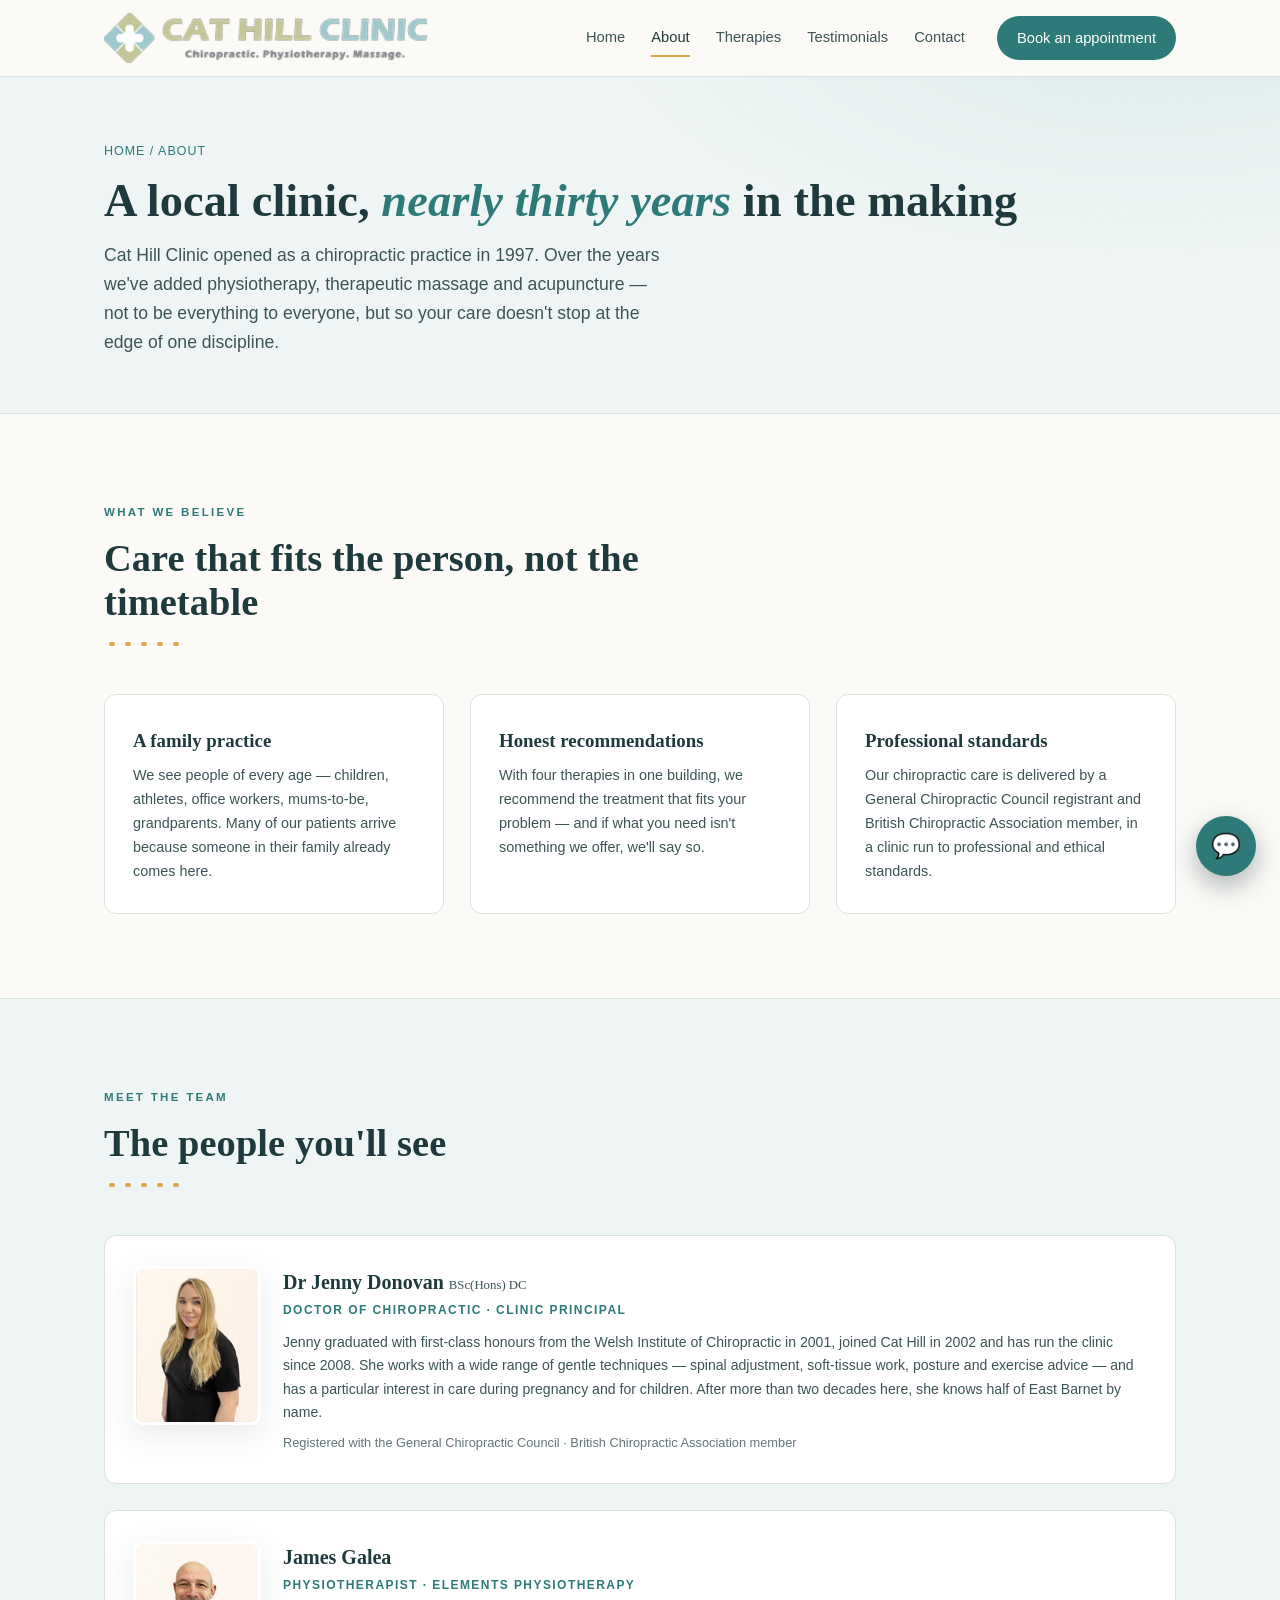
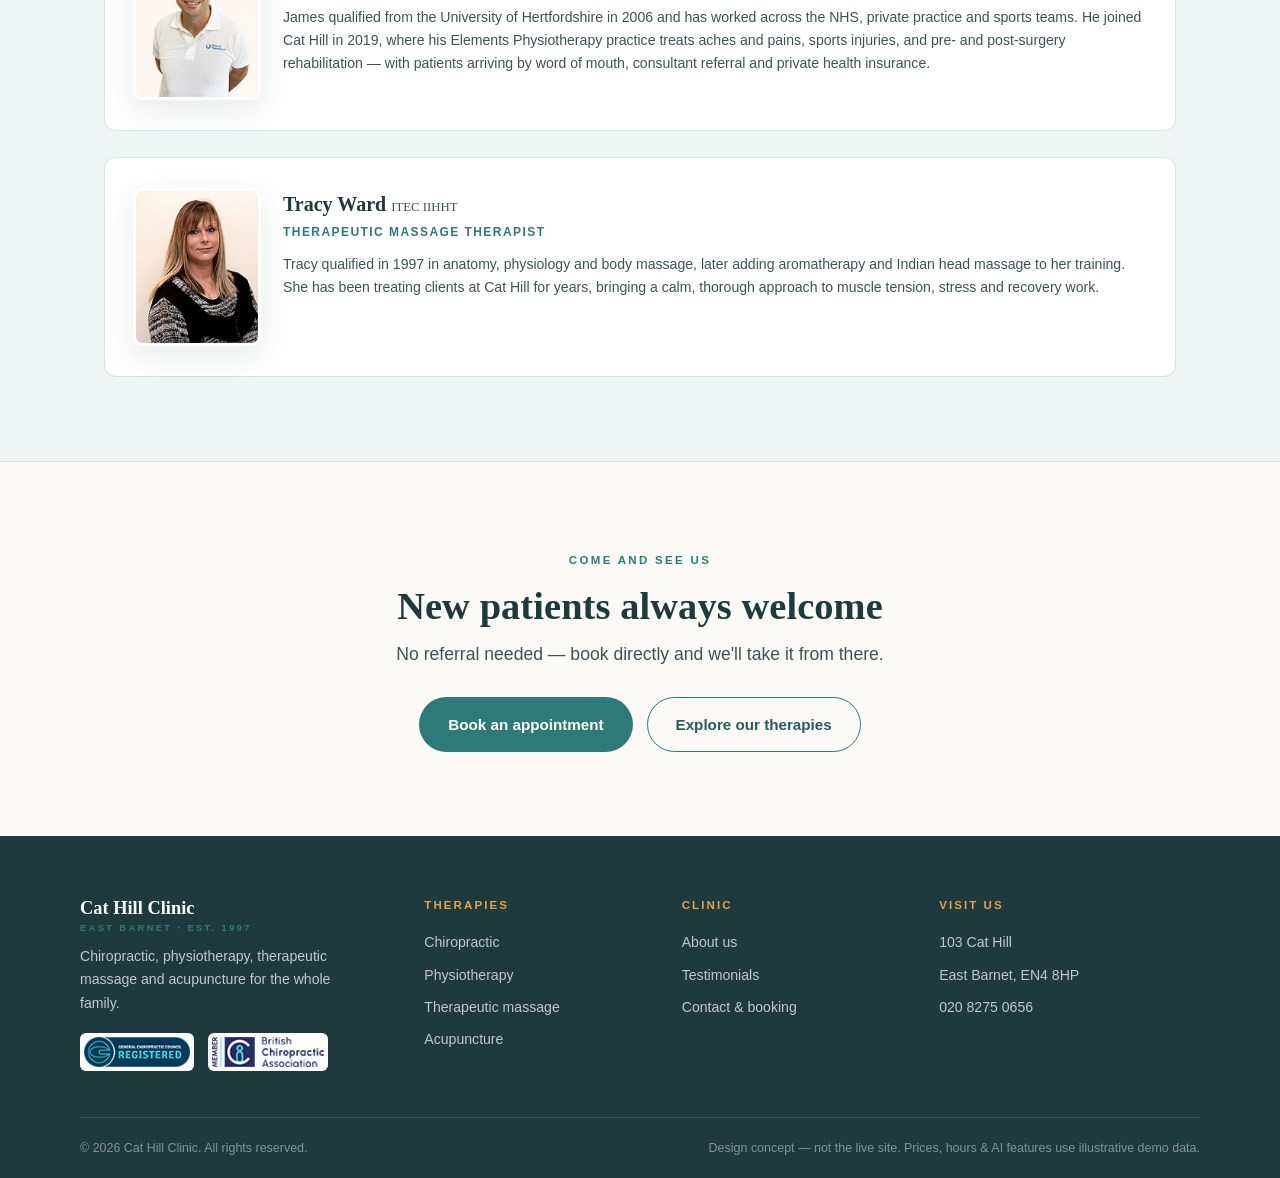
==== about.html @ aa8fb59c "Cat Hill Clinic pitch mockup Co-Authored-By: Claude Fable 5 <noreply@anthropic.com> Claude-Session: " ====
<!DOCTYPE html>
<html lang="en-GB">
<head>
<meta charset="UTF-8">
<meta name="viewport" content="width=device-width, initial-scale=1.0">
<title>About — Cat Hill Clinic</title>
<meta name="description" content="A family clinic in East Barnet since 1997. Meet the Cat Hill Clinic team.">
<link rel="icon" href="assets/logo_new.png">
<link rel="stylesheet" href="css/style.css">
</head>
<body>

<header class="site-header">
  <div class="wrap header-in">
    <a class="brand" href="index.html">
      <img src="assets/logo_new.png" alt="Cat Hill Clinic logo">
    </a>
    <nav class="main-nav" id="nav" aria-label="Main navigation">
      <a href="index.html">Home</a>
      <a href="about.html" class="active">About</a>
      <a href="therapies.html">Therapies</a>
      <a href="testimonials.html">Testimonials</a>
      <a href="contact.html">Contact</a>
      <a href="contact.html" class="nav-cta">Book an appointment</a>
    </nav>
    <button class="nav-toggle" aria-label="Menu" aria-expanded="false">☰</button>
  </div>
</header>

<section class="page-hero">
  <div class="wrap">
    <div class="crumb"><a href="index.html">Home</a> / About</div>
    <h1>A local clinic, <span class="sea-i">nearly thirty years</span> in the making</h1>
    <p class="lede">Cat Hill Clinic opened as a chiropractic practice in 1997. Over the years we've added physiotherapy, therapeutic massage and acupuncture — not to be everything to everyone, but so your care doesn't stop at the edge of one discipline.</p>
  </div>
</section>

<section class="section">
  <div class="wrap">
    <div class="section-head reveal">
      <span class="eyebrow">What we believe</span>
      <h2>Care that fits the person, not the timetable</h2>
      <div class="spine-h"></div>
    </div>
    <div class="grid-3">
      <div class="card reveal">
        <h3>A family practice</h3>
        <p>We see people of every age — children, athletes, office workers, mums-to-be, grandparents. Many of our patients arrive because someone in their family already comes here.</p>
      </div>
      <div class="card reveal">
        <h3>Honest recommendations</h3>
        <p>With four therapies in one building, we recommend the treatment that fits your problem — and if what you need isn't something we offer, we'll say so.</p>
      </div>
      <div class="card reveal">
        <h3>Professional standards</h3>
        <p>Our chiropractic care is delivered by a General Chiropractic Council registrant and British Chiropractic Association member, in a clinic run to professional and ethical standards.</p>
      </div>
    </div>
  </div>
</section>

<section class="section tint">
  <div class="wrap">
    <div class="section-head reveal">
      <span class="eyebrow">Meet the team</span>
      <h2>The people you'll see</h2>
      <div class="spine-h"></div>
    </div>
    <div style="display: grid; gap: 26px;">
      <div class="team-card reveal">
        <img src="assets/jennifer2.jpg" alt="Dr Jenny Donovan, Doctor of Chiropractic">
        <div>
          <h3>Dr Jenny Donovan <span style="font-size:0.8rem; color: var(--body); font-weight: 400;">BSc(Hons) DC</span></h3>
          <div class="t-role">Doctor of Chiropractic · Clinic Principal</div>
          <p>Jenny graduated with first-class honours from the Welsh Institute of Chiropractic in 2001, joined Cat Hill in 2002 and has run the clinic since 2008. She works with a wide range of gentle techniques — spinal adjustment, soft-tissue work, posture and exercise advice — and has a particular interest in care during pregnancy and for children. After more than two decades here, she knows half of East Barnet by name.</p>
          <p style="margin-top: 8px; font-size: 0.8rem; opacity: 0.8;">Registered with the General Chiropractic Council · British Chiropractic Association member</p>
        </div>
      </div>
      <div class="team-card reveal">
        <img src="assets/jamesgalea.jpg" alt="James Galea, Physiotherapist">
        <div>
          <h3>James Galea</h3>
          <div class="t-role">Physiotherapist · Elements Physiotherapy</div>
          <p>James qualified from the University of Hertfordshire in 2006 and has worked across the NHS, private practice and sports teams. He joined Cat Hill in 2019, where his Elements Physiotherapy practice treats aches and pains, sports injuries, and pre- and post-surgery rehabilitation — with patients arriving by word of mouth, consultant referral and private health insurance.</p>
        </div>
      </div>
      <div class="team-card reveal">
        <img src="assets/tracy.jpg" alt="Tracy Ward, Massage Therapist">
        <div>
          <h3>Tracy Ward <span style="font-size:0.8rem; color: var(--body); font-weight: 400;">ITEC IIHHT</span></h3>
          <div class="t-role">Therapeutic Massage Therapist</div>
          <p>Tracy qualified in 1997 in anatomy, physiology and body massage, later adding aromatherapy and Indian head massage to her training. She has been treating clients at Cat Hill for years, bringing a calm, thorough approach to muscle tension, stress and recovery work.</p>
        </div>
      </div>
    </div>
  </div>
</section>

<section class="section">
  <div class="wrap cta-final reveal">
    <span class="eyebrow">Come and see us</span>
    <h2>New patients always welcome</h2>
    <p class="lede">No referral needed — book directly and we'll take it from there.</p>
    <div class="cta-buttons">
      <a href="contact.html" class="btn btn-sea">Book an appointment</a>
      <a href="therapies.html" class="btn btn-outline">Explore our therapies</a>
    </div>
  </div>
</section>

<footer class="site-footer">
  <div class="wrap footer-in">
    <div class="footer-brand">
      <span class="brand-name" style="color:#fff;">Cat Hill Clinic<small>East Barnet · Est. 1997</small></span>
      <p>Chiropractic, physiotherapy, therapeutic massage and acupuncture for the whole family.</p>
      <div class="footer-accred">
        <img src="assets/GCC_logo.png" alt="General Chiropractic Council">
        <img src="assets/BCA_logo.png" alt="British Chiropractic Association">
      </div>
    </div>
    <div>
      <h4>Therapies</h4>
      <ul>
        <li><a href="chiropractic.html">Chiropractic</a></li>
        <li><a href="physiotherapy.html">Physiotherapy</a></li>
        <li><a href="massage.html">Therapeutic massage</a></li>
        <li><a href="acupuncture.html">Acupuncture</a></li>
      </ul>
    </div>
    <div>
      <h4>Clinic</h4>
      <ul>
        <li><a href="about.html">About us</a></li>
        <li><a href="testimonials.html">Testimonials</a></li>
        <li><a href="contact.html">Contact &amp; booking</a></li>
      </ul>
    </div>
    <div>
      <h4>Visit us</h4>
      <ul>
        <li>103 Cat Hill</li>
        <li>East Barnet, EN4 8HP</li>
        <li><a href="tel:02082750656">020 8275 0656</a></li>
      </ul>
    </div>
  </div>
  <div class="wrap footer-legal">
    <span>© 2026 Cat Hill Clinic. All rights reserved.</span>
    <span>Design concept — not the live site. Prices, hours &amp; AI features use illustrative demo data.</span>
  </div>
</footer>

<script src="js/main.js"></script>
<script src="js/chat.js"></script>
</body>
</html>
---- css/style.css ----
/* Cat Hill Clinic — full-site pitch mockup
   Carries the approved single-page mockup's identity: sea teal on warm paper,
   Charter serif, honey accent, spine motif. No webfonts — demos offline. */

:root {
  --ink: #1F3A3D;
  --sea: #2E7A78;
  --sea-deep: #225E5C;
  --mist: #DCEBEA;
  --mist-soft: #EEF5F4;
  --paper: #FBFAF7;
  --honey: #DDA648;
  --line: #D8E2E1;
  --body: #3D5457;
  --shadow: 0 10px 30px rgba(31, 58, 61, 0.10);
  --shadow-lg: 0 22px 54px rgba(31, 58, 61, 0.16);
  --serif: Charter, "Bitstream Charter", "Iowan Old Style", Georgia, serif;
  --sans: -apple-system, BlinkMacSystemFont, "Segoe UI", Roboto, sans-serif;
}

* { margin: 0; padding: 0; box-sizing: border-box; }

html { scroll-behavior: smooth; }

body {
  font-family: var(--sans);
  color: var(--body);
  background: var(--paper);
  line-height: 1.65;
  font-size: 16px;
  -webkit-font-smoothing: antialiased;
}

img { max-width: 100%; display: block; }

a { color: inherit; }

:focus-visible { outline: 2px solid var(--sea); outline-offset: 3px; }

.wrap { max-width: 1120px; margin: 0 auto; padding: 0 24px; }

/* ---------- Typography ---------- */

h1, h2, h3.display {
  font-family: var(--serif);
  font-weight: 600;
  color: var(--ink);
  line-height: 1.15;
  letter-spacing: 0.1px;
}

h1 { font-size: clamp(2.2rem, 4.8vw, 3.5rem); }
h2 { font-size: clamp(1.7rem, 3.2vw, 2.4rem); }

.eyebrow {
  display: inline-block;
  font-size: 0.72rem;
  font-weight: 700;
  letter-spacing: 0.2em;
  text-transform: uppercase;
  color: var(--sea);
  margin-bottom: 14px;
}

.lede { font-size: 1.1rem; max-width: 58ch; }

.sea-i { font-style: italic; color: var(--sea); }

/* ---------- Spine motif ---------- */

.spine {
  width: 4px;
  background-image: radial-gradient(circle, var(--honey) 2.4px, transparent 3px);
  background-size: 4px 16px;
  background-repeat: repeat-y;
}

.spine-h {
  height: 4px;
  width: 84px;
  background-image: radial-gradient(circle, var(--honey) 2.4px, transparent 3px);
  background-size: 16px 4px;
  background-repeat: repeat-x;
  margin: 18px 0 0;
}

/* ---------- Buttons ---------- */

.btn {
  display: inline-block;
  font-family: var(--sans);
  font-weight: 600;
  font-size: 0.95rem;
  padding: 14px 28px;
  border-radius: 999px;
  border: 1px solid transparent;
  text-decoration: none;
  cursor: pointer;
  transition: transform 0.18s ease, box-shadow 0.18s ease;
}

.btn:hover { transform: translateY(-1px); }

.btn-sea { background: var(--sea); color: #fff; }
.btn-sea:hover { box-shadow: 0 8px 22px rgba(46, 122, 120, 0.4); background: var(--sea-deep); }

.btn-outline { background: transparent; color: var(--sea-deep); border-color: var(--sea); }
.btn-outline:hover { background: var(--mist-soft); }

.btn-honey { background: var(--honey); color: #3d2f10; }
.btn-honey:hover { box-shadow: 0 8px 22px rgba(221, 166, 72, 0.45); }

/* ---------- Header ---------- */

.site-header {
  position: sticky;
  top: 0;
  z-index: 90;
  background: rgba(251, 250, 247, 0.96);
  backdrop-filter: blur(10px);
  border-bottom: 1px solid var(--line);
}

.header-in {
  display: flex;
  align-items: center;
  justify-content: space-between;
  gap: 20px;
  height: 76px;
}

.brand { display: flex; align-items: center; gap: 12px; text-decoration: none; }

.brand img { height: 50px; width: auto; }

.brand-name {
  font-family: var(--serif);
  font-weight: 700;
  font-size: 1.15rem;
  color: var(--ink);
  line-height: 1.1;
}

.brand-name small {
  display: block;
  font-family: var(--sans);
  font-weight: 600;
  font-size: 0.58rem;
  letter-spacing: 0.26em;
  text-transform: uppercase;
  color: var(--sea);
}

.main-nav { display: flex; align-items: center; gap: 26px; }

.main-nav a {
  text-decoration: none;
  font-size: 0.92rem;
  font-weight: 500;
  color: var(--body);
  padding: 6px 0;
  border-bottom: 2px solid transparent;
  transition: color 0.15s ease, border-color 0.15s ease;
}

.main-nav a:hover { color: var(--sea-deep); }

.main-nav a.active { color: var(--ink); border-bottom-color: var(--honey); }

.main-nav a.nav-cta {
  margin-left: 6px;
  padding: 10px 20px;
  border-bottom: none;
  border-radius: 999px;
  background: var(--sea);
  color: #fff;
}

.main-nav a.nav-cta:hover { background: var(--sea-deep); color: #fff; }

.nav-toggle {
  display: none;
  background: none;
  border: 1px solid var(--line);
  border-radius: 6px;
  padding: 8px 10px;
  font-size: 1.1rem;
  cursor: pointer;
  color: var(--ink);
}

/* ---------- Hero ---------- */

.hero {
  position: relative;
  background:
    radial-gradient(1100px 480px at 85% -10%, var(--mist) 0%, transparent 60%),
    linear-gradient(180deg, var(--mist-soft) 0%, var(--paper) 85%);
  overflow: hidden;
}

.hero-in {
  position: relative;
  display: grid;
  grid-template-columns: 1.1fr 0.9fr;
  gap: 56px;
  align-items: center;
  padding: 80px 0 88px;
}

.hero-in.hero-solo { grid-template-columns: 1fr; max-width: 720px; }

.hero .lede { margin: 22px 0 30px; }

.hero-points { list-style: none; display: flex; flex-wrap: wrap; gap: 10px 26px; margin-top: 24px; }

.hero-points li { font-size: 0.88rem; display: flex; align-items: center; gap: 8px; }

.hero-points .tick { color: var(--sea); font-weight: 700; }

/* accreditation strip */
.accred {
  display: flex;
  align-items: center;
  gap: 18px;
  margin-top: 34px;
  padding-top: 22px;
  border-top: 1px solid var(--line);
}

.accred img { height: 40px; width: auto; }

.accred span { font-size: 0.78rem; color: var(--body); max-width: 30ch; }

/* ---------- Page hero (inner pages) ---------- */

.page-hero {
  background:
    radial-gradient(900px 400px at 90% -20%, var(--mist) 0%, transparent 60%),
    var(--mist-soft);
  border-bottom: 1px solid var(--line);
  padding: 64px 0 56px;
}

.page-hero h1 { font-size: clamp(2rem, 4vw, 2.9rem); }
.page-hero .lede { margin-top: 14px; }
.page-hero .crumb {
  font-size: 0.78rem;
  letter-spacing: 0.08em;
  text-transform: uppercase;
  color: var(--sea);
  margin-bottom: 12px;
}
.page-hero .crumb a { color: var(--sea); text-decoration: none; }
.page-hero .crumb a:hover { text-decoration: underline; }

/* ---------- Quiz card (signature) ---------- */

.quiz-card {
  background: #fff;
  border: 1px solid var(--line);
  border-radius: 14px;
  box-shadow: var(--shadow-lg);
  overflow: hidden;
}

.quiz-top {
  background: var(--sea-deep);
  color: #fff;
  padding: 18px 26px;
  display: flex;
  align-items: center;
  justify-content: space-between;
  gap: 12px;
}

.quiz-top h3 { font-family: var(--sans); font-size: 0.98rem; font-weight: 600; }

.quiz-badge {
  font-size: 0.62rem;
  font-weight: 700;
  letter-spacing: 0.16em;
  text-transform: uppercase;
  background: var(--honey);
  color: #3d2f10;
  padding: 4px 10px;
  border-radius: 999px;
  white-space: nowrap;
}

.quiz-body { padding: 24px 26px 26px; }

.quiz-progress { display: flex; gap: 6px; margin-bottom: 18px; }

.quiz-progress span {
  height: 4px; flex: 1; border-radius: 2px;
  background: var(--line);
}

.quiz-progress span.done { background: var(--sea); }

.quiz-q { font-family: var(--serif); font-size: 1.2rem; color: var(--ink); margin-bottom: 16px; }

.quiz-opts { display: grid; gap: 10px; }

.quiz-opt {
  text-align: left;
  font-family: var(--sans);
  font-size: 0.92rem;
  color: var(--body);
  background: var(--paper);
  border: 1px solid var(--line);
  border-radius: 10px;
  padding: 13px 16px;
  cursor: pointer;
  transition: border-color 0.15s ease, background 0.15s ease;
}

.quiz-opt:hover { border-color: var(--sea); background: var(--mist-soft); }

.quiz-back {
  background: none; border: none;
  font-family: var(--sans);
  font-size: 0.82rem;
  color: var(--body);
  cursor: pointer;
  text-decoration: underline;
  margin-top: 14px;
}

.quiz-note { margin-top: 14px; font-size: 0.72rem; color: var(--body); opacity: 0.75; }

/* quiz result */
.quiz-result { display: flex; gap: 18px; align-items: flex-start; }

.quiz-result img {
  width: 116px;
  border-radius: 10px;
  border: 3px solid #fff;
  box-shadow: var(--shadow);
  flex-shrink: 0;
}

.quiz-result .r-label {
  font-size: 0.7rem; font-weight: 700;
  letter-spacing: 0.16em; text-transform: uppercase;
  color: var(--sea);
}

.quiz-result h4 { font-family: var(--serif); font-size: 1.45rem; color: var(--ink); margin: 4px 0 8px; }

.quiz-result p { font-size: 0.88rem; margin-bottom: 10px; }

.quiz-result .r-price { font-size: 0.85rem; font-weight: 600; color: var(--sea-deep); margin-bottom: 14px; }

.quiz-actions { display: flex; gap: 10px; flex-wrap: wrap; align-items: center; }

/* ---------- Sections ---------- */

.section { padding: 84px 0; }

.section.tint { background: var(--mist-soft); border-top: 1px solid var(--line); border-bottom: 1px solid var(--line); }

.section.deep { background: linear-gradient(160deg, var(--sea-deep) 0%, #1c4a48 100%); }

.section.deep h2, .section.deep .quote-card blockquote { color: #fff; }
.section.deep .eyebrow { color: var(--honey); }
.section.deep .lede { color: rgba(255, 255, 255, 0.8); }

.section-head { max-width: 620px; margin-bottom: 48px; }

.section-head.center { margin-left: auto; margin-right: auto; text-align: center; }

.section-head.center .spine-h { margin-left: auto; margin-right: auto; }

.section-head h2 { margin-bottom: 12px; }

/* ---------- Cards ---------- */

.grid-2 { display: grid; grid-template-columns: 1fr 1fr; gap: 26px; }
.grid-3 { display: grid; grid-template-columns: repeat(3, 1fr); gap: 26px; }
.grid-4 { display: grid; grid-template-columns: repeat(4, 1fr); gap: 22px; }

.card {
  background: #fff;
  border: 1px solid var(--line);
  border-radius: 12px;
  padding: 30px 28px;
  transition: transform 0.2s ease, box-shadow 0.2s ease;
}

a.card { text-decoration: none; display: block; }

.card:hover { transform: translateY(-4px); box-shadow: var(--shadow); }

.card h3 { font-family: var(--serif); font-size: 1.18rem; color: var(--ink); margin-bottom: 8px; }

.card p { font-size: 0.9rem; }

.card .more { display: inline-block; margin-top: 14px; font-size: 0.85rem; font-weight: 600; color: var(--sea-deep); }

/* therapy card with small real photo */
.therapy-card { display: flex; flex-direction: column; }

.therapy-card .t-photo {
  width: 92px; height: 115px;
  object-fit: cover;
  border-radius: 8px;
  border: 3px solid #fff;
  box-shadow: var(--shadow);
  margin-bottom: 18px;
}

/* ---------- Team ---------- */

.team-card {
  background: #fff;
  border: 1px solid var(--line);
  border-radius: 12px;
  padding: 30px 28px;
  display: flex;
  gap: 22px;
  align-items: flex-start;
}

.team-card img {
  width: 128px;
  border-radius: 10px;
  border: 3px solid #fff;
  box-shadow: var(--shadow);
  flex-shrink: 0;
}

.team-card h3 { font-family: var(--serif); font-size: 1.25rem; color: var(--ink); }

.team-card .t-role {
  font-size: 0.75rem; font-weight: 700;
  letter-spacing: 0.12em; text-transform: uppercase;
  color: var(--sea);
  margin: 2px 0 10px;
}

.team-card p { font-size: 0.88rem; }

/* small centered team teaser */
.team-mini { text-align: center; }
.team-mini img {
  width: 108px;
  border-radius: 50%;
  aspect-ratio: 1;
  object-fit: cover;
  object-position: top;
  border: 4px solid #fff;
  box-shadow: var(--shadow);
  margin: 0 auto 14px;
}
.team-mini h3 { font-family: var(--serif); font-size: 1.05rem; color: var(--ink); }
.team-mini span { font-size: 0.78rem; color: var(--sea); font-weight: 600; }

/* ---------- Testimonials ---------- */

.quote-card {
  background: #fff;
  border: 1px solid var(--line);
  border-radius: 12px;
  padding: 32px 30px;
}

.section.deep .quote-card { background: rgba(255, 255, 255, 0.06); border-color: rgba(255, 255, 255, 0.16); }

.quote-card .stars { color: var(--honey); letter-spacing: 3px; margin-bottom: 12px; }

.quote-card blockquote {
  font-family: var(--serif);
  font-style: italic;
  font-size: 1.02rem;
  line-height: 1.55;
  color: var(--ink);
  margin-bottom: 16px;
}

.quote-card cite { font-style: normal; font-size: 0.85rem; }
.quote-card cite b { display: block; color: var(--ink); }
.section.deep .quote-card cite { color: rgba(255, 255, 255, 0.7); }
.section.deep .quote-card cite b { color: #fff; }

/* ---------- Info rows / visit panel ---------- */

.visit-panel {
  background: #fff;
  border: 1px solid var(--line);
  border-radius: 14px;
  box-shadow: var(--shadow);
  display: grid;
  grid-template-columns: 1fr 1fr 1fr;
}

.visit-panel > div { padding: 30px 28px; }

.visit-panel > div + div { border-left: 1px solid var(--line); }

.visit-panel h3 { font-family: var(--serif); font-size: 1.1rem; color: var(--ink); margin-bottom: 10px; }

.visit-panel p, .visit-panel li { font-size: 0.88rem; }

.visit-panel ul { list-style: none; }

.visit-panel li { display: flex; justify-content: space-between; gap: 10px; padding: 3px 0; }

/* ---------- Price table ---------- */

.price-list { max-width: 640px; margin: 0 auto; }

.price-list li {
  list-style: none;
  display: flex;
  justify-content: space-between;
  align-items: baseline;
  gap: 18px;
  padding: 14px 4px;
  border-bottom: 1px solid var(--line);
  font-size: 0.95rem;
}

.price-list li b { color: var(--ink); font-weight: 600; }

.price-list .p-amount { font-family: var(--serif); font-size: 1.15rem; color: var(--sea-deep); white-space: nowrap; }

.price-note { font-size: 0.75rem; text-align: center; margin-top: 14px; opacity: 0.75; }

/* ---------- Therapy detail layout ---------- */

.detail-grid {
  display: grid;
  grid-template-columns: 1fr 320px;
  gap: 48px;
  align-items: start;
}

.detail-grid .aside {
  background: #fff;
  border: 1px solid var(--line);
  border-radius: 12px;
  padding: 28px 26px;
  position: sticky;
  top: 100px;
}

.aside img.t-photo {
  width: 100%;
  max-width: 180px;
  border-radius: 10px;
  border: 3px solid #fff;
  box-shadow: var(--shadow);
  margin-bottom: 18px;
}

.aside h3 { font-family: var(--serif); font-size: 1.1rem; color: var(--ink); margin-bottom: 10px; }

.aside ul { list-style: none; margin-bottom: 18px; }

.aside li { font-size: 0.88rem; padding: 4px 0; display: flex; justify-content: space-between; gap: 10px; }

.aside .btn { width: 100%; text-align: center; }

.check-list { list-style: none; margin: 18px 0; }

.check-list li { padding: 7px 0 7px 30px; position: relative; font-size: 0.95rem; }

.check-list li::before {
  content: "✓";
  position: absolute; left: 0;
  color: var(--sea);
  font-weight: 700;
}

.prose h2 { margin: 34px 0 12px; font-size: 1.5rem; }
.prose h2:first-child { margin-top: 0; }
.prose p { margin-bottom: 14px; }

/* ---------- FAQ ---------- */

.faq { max-width: 760px; margin: 0 auto; }

.faq details {
  background: #fff;
  border: 1px solid var(--line);
  border-radius: 10px;
  margin-bottom: 12px;
  overflow: hidden;
}

.faq summary {
  padding: 17px 22px;
  font-weight: 600;
  font-size: 0.96rem;
  color: var(--ink);
  cursor: pointer;
  list-style: none;
  display: flex;
  justify-content: space-between;
  align-items: center;
  gap: 14px;
}

.faq summary::-webkit-details-marker { display: none; }

.faq summary::after { content: "+"; font-family: var(--serif); font-size: 1.3rem; color: var(--sea); flex-shrink: 0; }

.faq details[open] summary::after { content: "–"; }

.faq details[open] summary { border-bottom: 1px solid var(--line); }

.faq .faq-a { padding: 15px 22px 19px; font-size: 0.9rem; }

/* ---------- Forms ---------- */

.form-card {
  background: #fff;
  border: 1px solid var(--line);
  border-radius: 14px;
  padding: 36px;
  box-shadow: var(--shadow);
}

.form-field { margin-bottom: 18px; }

.form-field label {
  display: block;
  font-size: 0.72rem;
  font-weight: 700;
  letter-spacing: 0.12em;
  text-transform: uppercase;
  color: var(--sea-deep);
  margin-bottom: 7px;
}

.form-field input,
.form-field select,
.form-field textarea {
  width: 100%;
  padding: 12px 14px;
  font-family: var(--sans);
  font-size: 0.95rem;
  color: var(--ink);
  background: var(--paper);
  border: 1px solid var(--line);
  border-radius: 8px;
}

.form-field input:focus,
.form-field select:focus,
.form-field textarea:focus {
  border-color: var(--sea);
  outline: none;
  box-shadow: 0 0 0 3px rgba(46, 122, 120, 0.15);
}

.form-row { display: grid; grid-template-columns: 1fr 1fr; gap: 16px; }

.form-field textarea { min-height: 110px; resize: vertical; }

.form-success {
  display: none;
  background: var(--mist);
  border: 1px solid var(--sea);
  border-radius: 8px;
  padding: 16px 20px;
  font-size: 0.92rem;
  color: var(--ink);
  margin-top: 16px;
}

/* ---------- Contact info ---------- */

.info-list { list-style: none; }

.info-list li { display: flex; gap: 16px; margin-bottom: 22px; align-items: flex-start; }

.info-list .icon {
  width: 42px; height: 42px; flex-shrink: 0;
  border-radius: 10px;
  background: var(--mist);
  color: var(--sea-deep);
  display: flex; align-items: center; justify-content: center;
  font-size: 1.1rem;
}

.info-list b { display: block; font-size: 0.95rem; color: var(--ink); }

.info-list span, .info-list a { font-size: 0.9rem; }

.map-ph {
  height: 280px;
  border-radius: 12px;
  background:
    linear-gradient(rgba(238, 245, 244, 0.88), rgba(238, 245, 244, 0.88)),
    repeating-linear-gradient(0deg, transparent, transparent 26px, rgba(46, 122, 120, 0.25) 27px),
    repeating-linear-gradient(90deg, transparent, transparent 26px, rgba(46, 122, 120, 0.25) 27px);
  border: 1px solid var(--line);
  display: flex;
  align-items: center;
  justify-content: center;
  flex-direction: column;
  gap: 6px;
  font-size: 0.88rem;
}

.map-ph .pin { font-size: 1.7rem; }

/* ---------- CTA band ---------- */

.cta-final { text-align: center; }
.cta-final h2 { margin-bottom: 12px; }
.cta-final .lede { margin: 0 auto 28px; }
.cta-buttons { display: flex; gap: 14px; justify-content: center; flex-wrap: wrap; }

/* ---------- Footer ---------- */

.site-footer { background: var(--ink); color: rgba(255, 255, 255, 0.72); }

.footer-in {
  display: grid;
  grid-template-columns: 1.4fr 1fr 1fr 1.2fr;
  gap: 40px;
  padding: 60px 0 46px;
}

.footer-in h4 {
  font-size: 0.72rem;
  font-weight: 700;
  letter-spacing: 0.18em;
  text-transform: uppercase;
  color: var(--honey);
  margin-bottom: 16px;
}

.footer-in ul { list-style: none; }

.footer-in li { margin-bottom: 9px; font-size: 0.88rem; }

.footer-in a { color: rgba(255, 255, 255, 0.72); text-decoration: none; }
.footer-in a:hover { color: #fff; }

.footer-brand p { font-size: 0.88rem; max-width: 32ch; margin-top: 12px; }

.footer-accred { display: flex; gap: 14px; margin-top: 18px; }

.footer-accred img { height: 38px; width: auto; background: #fff; border-radius: 6px; padding: 4px; }

.footer-legal {
  border-top: 1px solid rgba(255, 255, 255, 0.12);
  padding: 20px 0;
  display: flex;
  justify-content: space-between;
  gap: 16px;
  flex-wrap: wrap;
  font-size: 0.78rem;
  color: rgba(255, 255, 255, 0.45);
}

/* ---------- Chat widget ---------- */

.chat-fab {
  position: fixed;
  right: 24px;
  bottom: 24px;
  z-index: 200;
  width: 60px;
  height: 60px;
  border-radius: 50%;
  border: none;
  background: var(--sea);
  color: #fff;
  font-size: 1.5rem;
  cursor: pointer;
  box-shadow: 0 10px 26px rgba(31, 58, 61, 0.35);
  transition: transform 0.18s ease, background 0.18s ease;
  display: flex; align-items: center; justify-content: center;
}

.chat-fab:hover { transform: scale(1.07); background: var(--sea-deep); }

.chat-panel {
  position: fixed;
  right: 24px;
  bottom: 96px;
  z-index: 200;
  width: min(370px, calc(100vw - 32px));
  height: 500px;
  max-height: calc(100vh - 130px);
  background: #fff;
  border-radius: 14px;
  box-shadow: var(--shadow-lg);
  display: flex;
  flex-direction: column;
  overflow: hidden;
  opacity: 0;
  transform: translateY(14px) scale(0.98);
  pointer-events: none;
  transition: opacity 0.2s ease, transform 0.2s ease;
}

.chat-panel.open { opacity: 1; transform: none; pointer-events: auto; }

.chat-head {
  background: var(--sea-deep);
  color: #fff;
  padding: 16px 18px;
  display: flex;
  align-items: center;
  gap: 12px;
}

.chat-head .avatar {
  width: 38px; height: 38px;
  border-radius: 50%;
  background: var(--honey);
  color: #3d2f10;
  font-family: var(--serif);
  font-weight: 700;
  display: flex; align-items: center; justify-content: center;
}

.chat-head b { font-size: 0.95rem; display: block; line-height: 1.2; }

.chat-head span { font-size: 0.72rem; color: var(--mist); }

.chat-head .chat-close {
  margin-left: auto;
  background: none; border: none;
  color: rgba(255, 255, 255, 0.75);
  font-size: 1.2rem;
  cursor: pointer;
}

.chat-body { flex: 1; overflow-y: auto; padding: 18px 16px; background: var(--mist-soft); }

.msg { max-width: 84%; margin-bottom: 12px; padding: 11px 14px; border-radius: 12px; font-size: 0.88rem; line-height: 1.5; }

.msg.bot { background: #fff; border: 1px solid var(--line); border-bottom-left-radius: 3px; }

.msg.user { background: var(--sea); color: #fff; margin-left: auto; border-bottom-right-radius: 3px; }

.msg.typing span {
  display: inline-block; width: 7px; height: 7px; border-radius: 50%;
  background: var(--sea); margin-right: 3px;
  animation: blink 1.2s infinite;
}
.msg.typing span:nth-child(2) { animation-delay: 0.2s; }
.msg.typing span:nth-child(3) { animation-delay: 0.4s; }

@keyframes blink { 0%, 80%, 100% { opacity: 0.25; } 40% { opacity: 1; } }

.chat-chips { padding: 0 16px 10px; display: flex; flex-wrap: wrap; gap: 8px; background: var(--mist-soft); }

.chip {
  background: #fff;
  border: 1px solid var(--sea);
  color: var(--sea-deep);
  font-size: 0.76rem;
  font-weight: 600;
  padding: 7px 12px;
  border-radius: 999px;
  cursor: pointer;
  font-family: var(--sans);
  transition: background 0.15s ease;
}

.chip:hover { background: var(--mist); }

.chat-input { display: flex; gap: 8px; padding: 12px 14px; border-top: 1px solid var(--line); background: #fff; }

.chat-input input {
  flex: 1;
  border: 1px solid var(--line);
  border-radius: 999px;
  padding: 10px 16px;
  font-family: var(--sans);
  font-size: 0.88rem;
}

.chat-input input:focus { outline: none; border-color: var(--sea); }

.chat-input button {
  width: 42px; height: 42px;
  border-radius: 50%;
  border: none;
  background: var(--sea);
  color: #fff;
  font-size: 1rem;
  cursor: pointer;
}

/* ---------- Reveal ---------- */

.reveal { opacity: 0; transform: translateY(22px); transition: opacity 0.6s ease, transform 0.6s ease; }

.reveal.in { opacity: 1; transform: none; }

@media (prefers-reduced-motion: reduce) {
  html { scroll-behavior: auto; }
  .reveal { opacity: 1; transform: none; transition: none; }
  .btn, .card, .chat-fab { transition: none; }
}

/* ---------- Responsive ---------- */

@media (max-width: 960px) {
  .hero-in { grid-template-columns: 1fr; gap: 44px; padding: 60px 0 68px; }
  .grid-3, .grid-4 { grid-template-columns: 1fr 1fr; }
  .detail-grid { grid-template-columns: 1fr; }
  .detail-grid .aside { position: static; }
  .visit-panel { grid-template-columns: 1fr; }
  .visit-panel > div + div { border-left: none; border-top: 1px solid var(--line); }
  .footer-in { grid-template-columns: 1fr 1fr; }
}

@media (max-width: 700px) {
  .main-nav {
    position: absolute;
    top: 76px; left: 0; right: 0;
    background: var(--paper);
    border-bottom: 1px solid var(--line);
    flex-direction: column;
    align-items: flex-start;
    padding: 18px 24px 24px;
    gap: 16px;
    display: none;
  }
  .main-nav.open { display: flex; }
  .nav-toggle { display: block; }
  .grid-2, .grid-3, .grid-4, .form-row { grid-template-columns: 1fr; }
  .section { padding: 60px 0; }
  .quiz-result { flex-direction: column; }
  .team-card { flex-direction: column; }
}
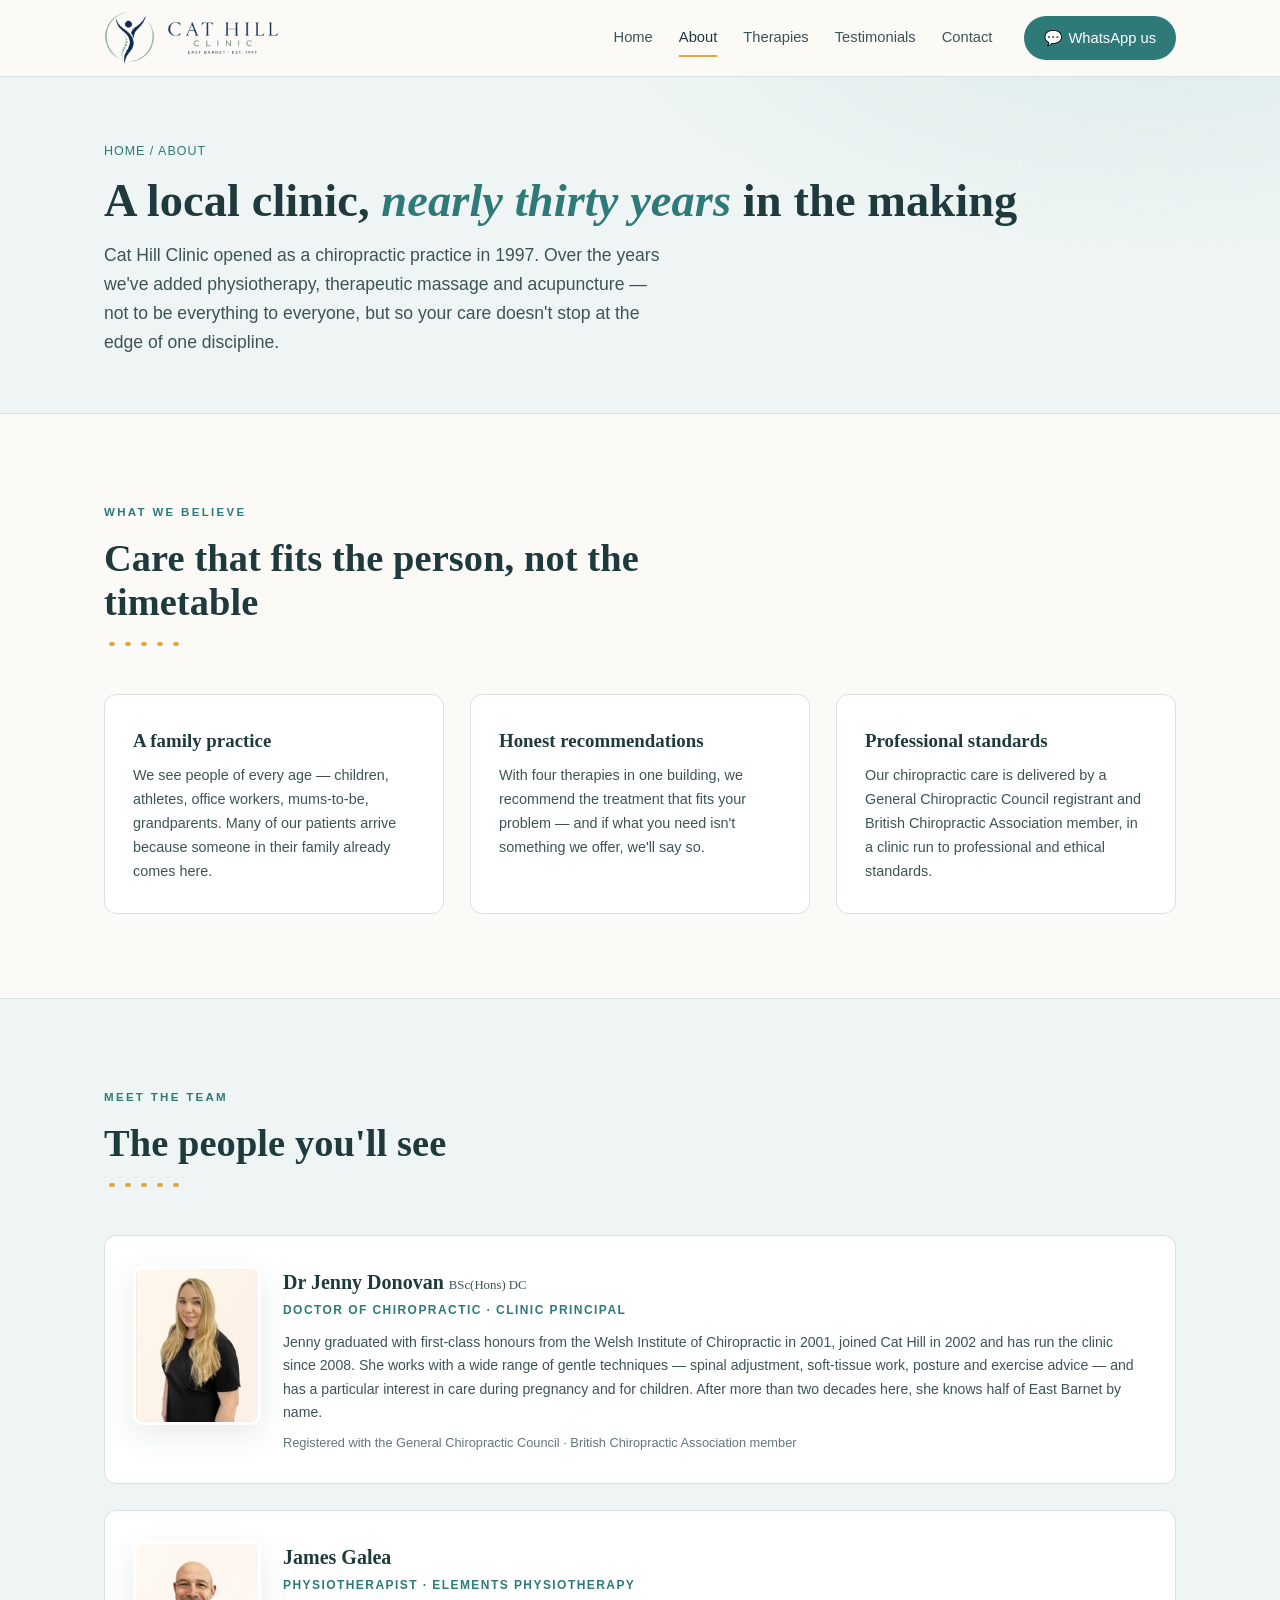
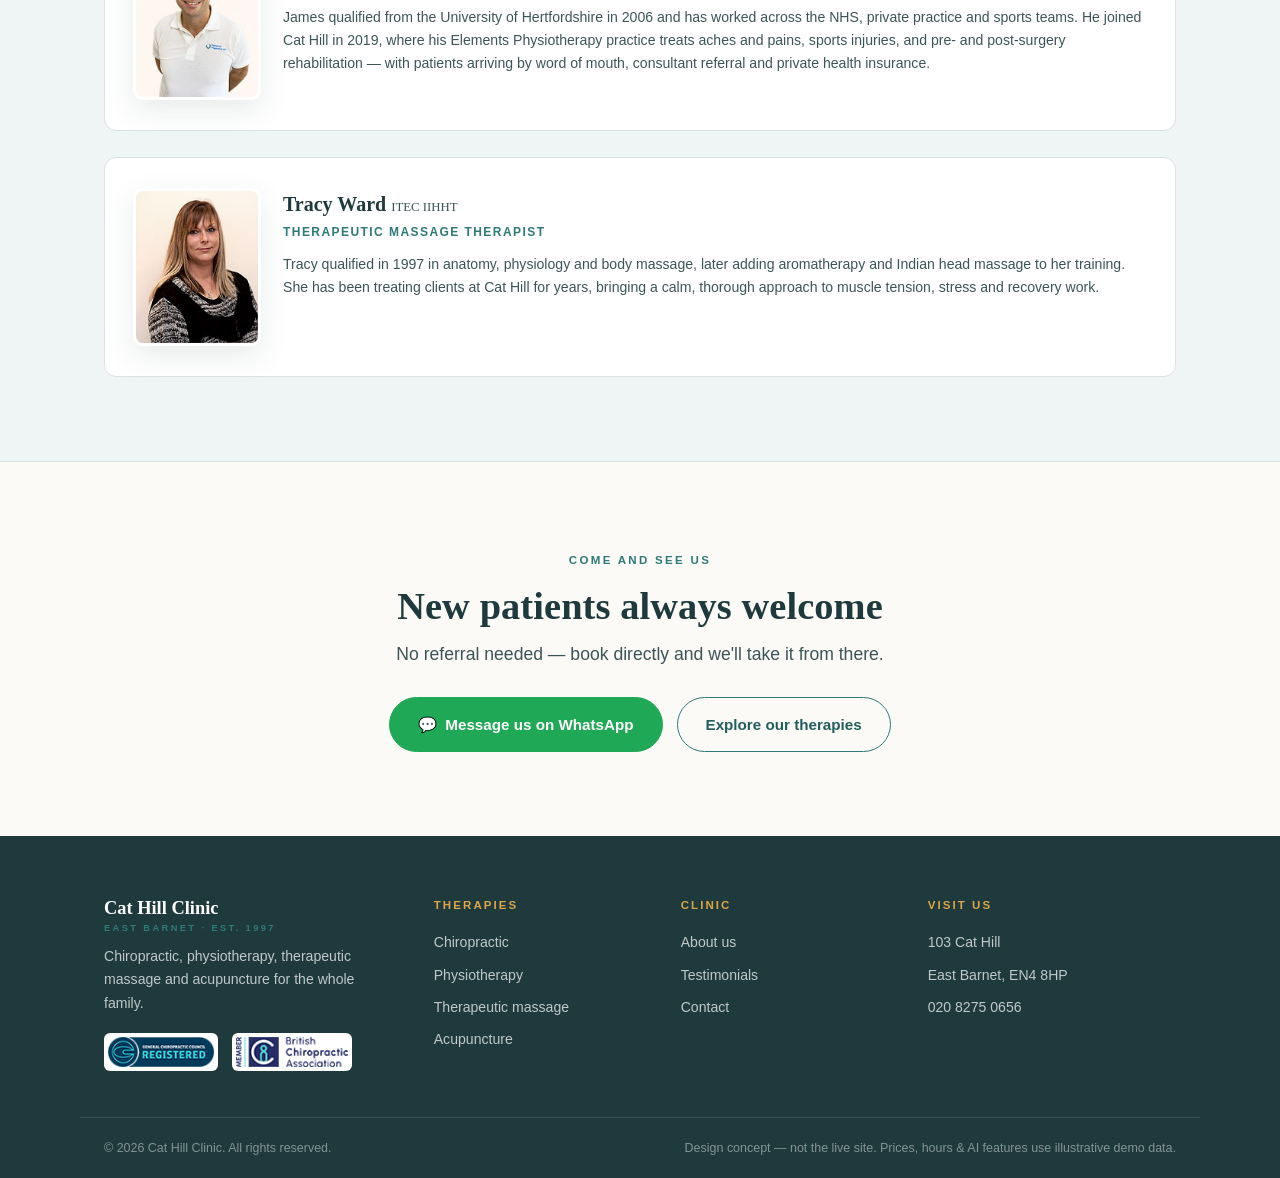
==== commit 57a8444d: "Sept 2026 scope: new spine emblem logo, WhatsApp-first contact (no booking, no form), quiz and chat " ====
--- a/about.html
+++ b/about.html
@@ -5,7 +5,7 @@
 <meta name="viewport" content="width=device-width, initial-scale=1.0">
 <title>About — Cat Hill Clinic</title>
 <meta name="description" content="A family clinic in East Barnet since 1997. Meet the Cat Hill Clinic team.">
-<link rel="icon" href="assets/logo_new.png">
+<link rel="icon" href="assets/logo-icon.png">
 <link rel="stylesheet" href="css/style.css">
 </head>
 <body>
@@ -13,7 +13,7 @@
 <header class="site-header">
   <div class="wrap header-in">
     <a class="brand" href="index.html">
-      <img src="assets/logo_new.png" alt="Cat Hill Clinic logo">
+      <img class="brand-icon" src="assets/logo-icon.png" alt=""><img class="brand-word" src="assets/logo-wordmark.png" alt="Cat Hill Clinic — East Barnet, est. 1997">
     </a>
     <nav class="main-nav" id="nav" aria-label="Main navigation">
       <a href="index.html">Home</a>
@@ -21,7 +21,7 @@
       <a href="therapies.html">Therapies</a>
       <a href="testimonials.html">Testimonials</a>
       <a href="contact.html">Contact</a>
-      <a href="contact.html" class="nav-cta">Book an appointment</a>
+      <a href="https://wa.me/442082750656?text=Hi%20Cat%20Hill%20Clinic%2C%20I%27d%20like%20to%20book%20an%20appointment" class="nav-cta" target="_blank" rel="noopener"><span class="wa-ic" aria-hidden="true">💬</span>WhatsApp us</a>
     </nav>
     <button class="nav-toggle" aria-label="Menu" aria-expanded="false">☰</button>
   </div>
@@ -102,7 +102,7 @@
     <h2>New patients always welcome</h2>
     <p class="lede">No referral needed — book directly and we'll take it from there.</p>
     <div class="cta-buttons">
-      <a href="contact.html" class="btn btn-sea">Book an appointment</a>
+      <a href="https://wa.me/442082750656?text=Hi%20Cat%20Hill%20Clinic%2C%20I%27d%20like%20to%20book%20an%20appointment" class="btn btn-wa" target="_blank" rel="noopener"><span class="wa-ic" aria-hidden="true">💬</span>Message us on WhatsApp</a>
       <a href="therapies.html" class="btn btn-outline">Explore our therapies</a>
     </div>
   </div>
@@ -132,7 +132,7 @@
       <ul>
         <li><a href="about.html">About us</a></li>
         <li><a href="testimonials.html">Testimonials</a></li>
-        <li><a href="contact.html">Contact &amp; booking</a></li>
+        <li><a href="contact.html">Contact</a></li>
       </ul>
     </div>
     <div>
@@ -151,6 +151,5 @@
 </footer>
 
 <script src="js/main.js"></script>
-<script src="js/chat.js"></script>
 </body>
 </html>
--- a/css/style.css
+++ b/css/style.css
@@ -132,6 +132,24 @@
 .brand { display: flex; align-items: center; gap: 12px; text-decoration: none; }
 
 .brand img { height: 50px; width: auto; }
+.brand .brand-icon { height: 54px; }
+.brand .brand-word { height: 34px; }
+@media (max-width: 640px) { .brand .brand-word { height: 24px; } .brand .brand-icon { height: 44px; } }
+
+/* WhatsApp-first contact (Sept 2026 scope: no booking, no forms) */
+.btn-wa { background: #1FA855; color: #fff; border: 1px solid #1FA855; display: inline-flex; align-items: center; gap: 8px; }
+.btn-wa:hover { background: #178F47; border-color: #178F47; color: #fff; }
+.nav-cta .wa-ic, .btn-wa .wa-ic { font-size: 1em; line-height: 1; }
+.nav-cta .wa-ic { margin-right: 6px; }
+.wa-card { background: #fff; border: 1px solid var(--line); border-radius: 14px; box-shadow: var(--shadow-lg); overflow: hidden; }
+.wa-top { padding: 24px 26px 18px; border-bottom: 1px solid var(--line); background: var(--paper); }
+.wa-top h3 { font-family: var(--serif); font-size: 1.25rem; color: var(--ink); margin: 0 0 8px; }
+.wa-top p { margin: 0; font-size: 0.9rem; }
+.wa-body { padding: 22px 26px 24px; display: flex; flex-direction: column; gap: 10px; }
+.wa-body .btn { width: 100%; justify-content: center; text-align: center; }
+.wa-note { margin: 6px 0 0; font-size: 0.78rem; opacity: 0.75; }
+.wa-card-page .wa-top { padding: 30px 32px 20px; }
+.wa-card-page .wa-body { padding: 26px 32px 30px; }
 
 .brand-name {
   font-family: var(--serif);
@@ -205,7 +223,8 @@
   grid-template-columns: 1.1fr 0.9fr;
   gap: 56px;
   align-items: center;
-  padding: 80px 0 88px;
+  padding-top: 80px;
+  padding-bottom: 88px;
 }
 
 .hero-in.hero-solo { grid-template-columns: 1fr; max-width: 720px; }
@@ -221,6 +240,7 @@
 /* accreditation strip */
 .accred {
   display: flex;
+  flex-wrap: wrap;
   align-items: center;
   gap: 18px;
   margin-top: 34px;
@@ -723,7 +743,8 @@
   display: grid;
   grid-template-columns: 1.4fr 1fr 1fr 1.2fr;
   gap: 40px;
-  padding: 60px 0 46px;
+  padding-top: 60px;
+  padding-bottom: 46px;
 }
 
 .footer-in h4 {
@@ -750,7 +771,8 @@
 
 .footer-legal {
   border-top: 1px solid rgba(255, 255, 255, 0.12);
-  padding: 20px 0;
+  padding-top: 20px;
+  padding-bottom: 20px;
   display: flex;
   justify-content: space-between;
   gap: 16px;
@@ -907,7 +929,7 @@
 /* ---------- Responsive ---------- */
 
 @media (max-width: 960px) {
-  .hero-in { grid-template-columns: 1fr; gap: 44px; padding: 60px 0 68px; }
+  .hero-in { grid-template-columns: 1fr; gap: 44px; padding-top: 60px; padding-bottom: 68px; }
   .grid-3, .grid-4 { grid-template-columns: 1fr 1fr; }
   .detail-grid { grid-template-columns: 1fr; }
   .detail-grid .aside { position: static; }
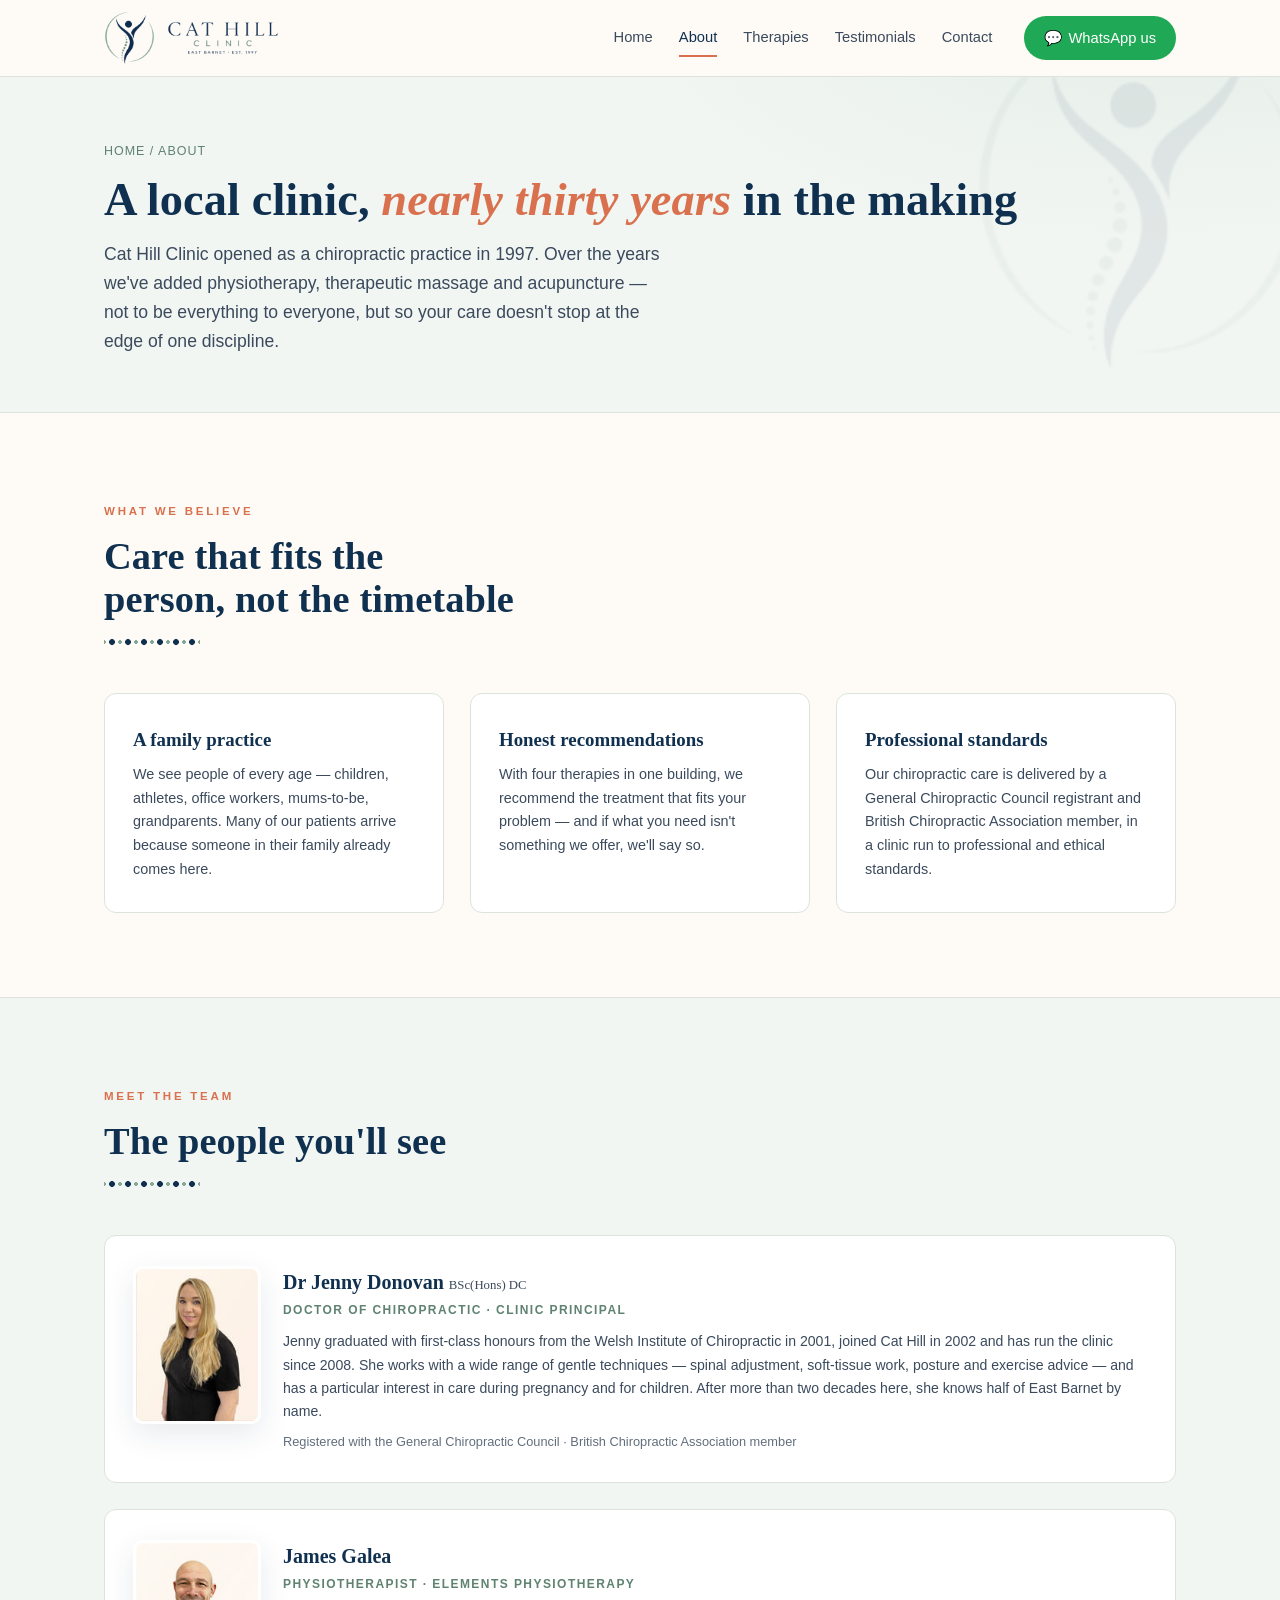
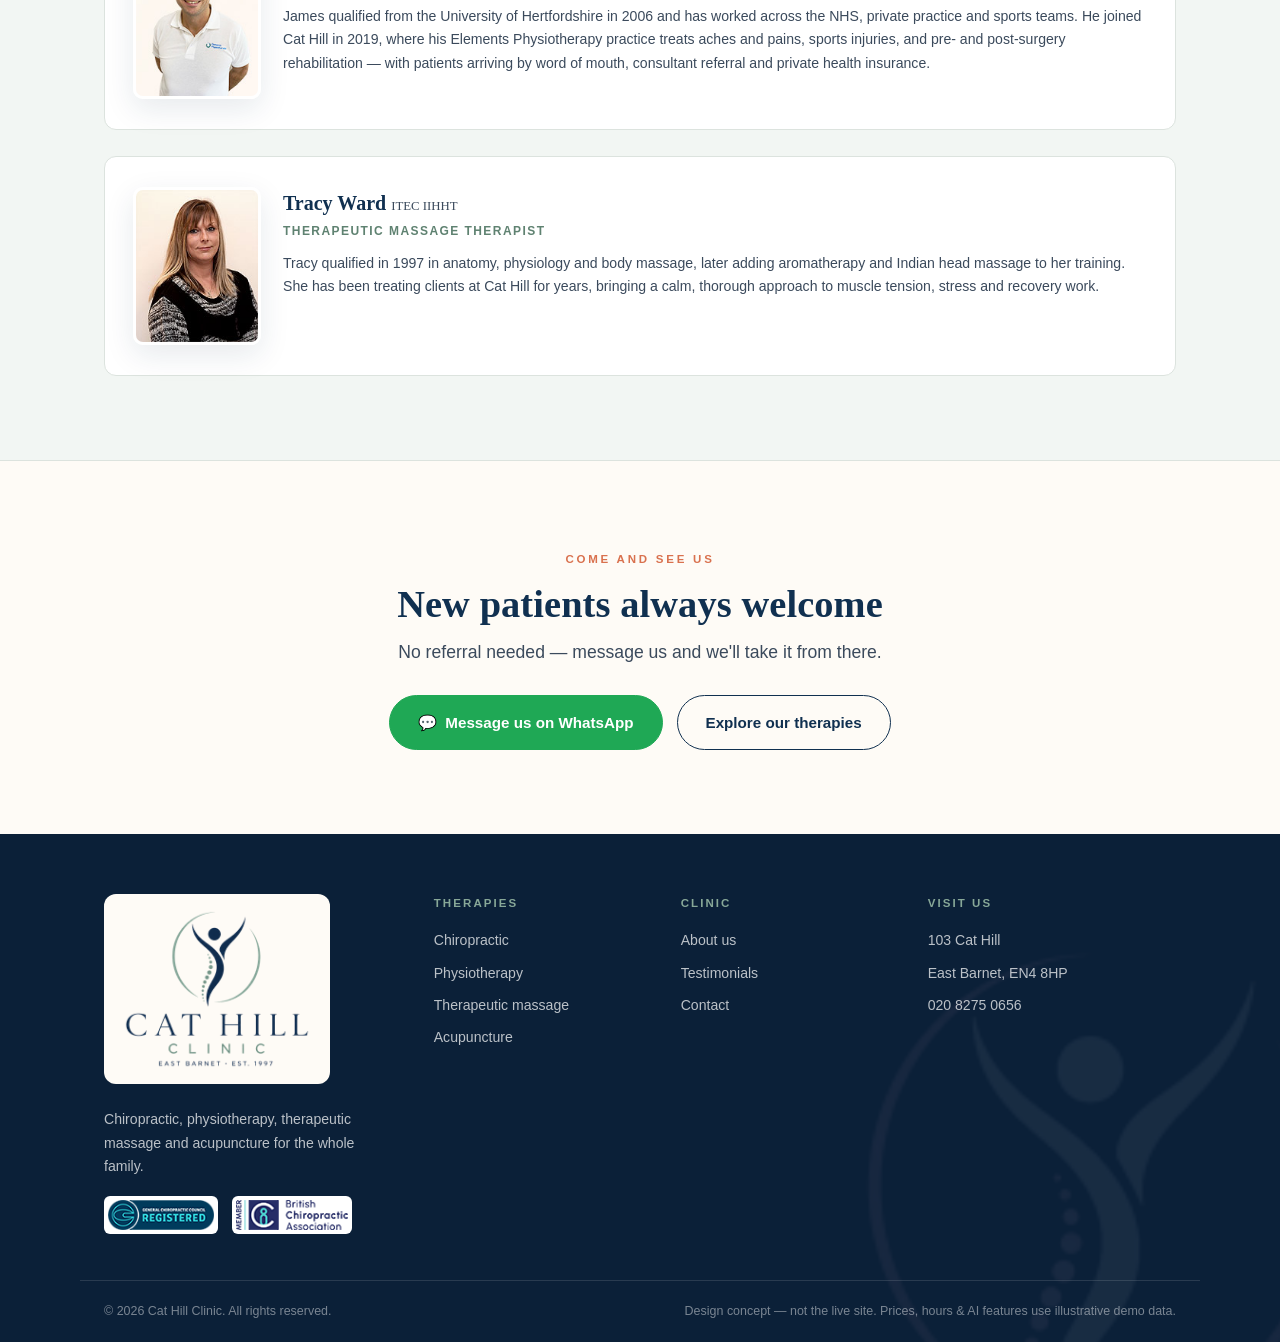
==== commit 4ef33214: "Redesign around the new emblem: navy/sage/coral, practitioner-led hero, trust strip, mobile WhatsApp" ====
--- a/about.html
+++ b/about.html
@@ -100,7 +100,7 @@
   <div class="wrap cta-final reveal">
     <span class="eyebrow">Come and see us</span>
     <h2>New patients always welcome</h2>
-    <p class="lede">No referral needed — book directly and we'll take it from there.</p>
+    <p class="lede">No referral needed — message us and we'll take it from there.</p>
     <div class="cta-buttons">
       <a href="https://wa.me/442082750656?text=Hi%20Cat%20Hill%20Clinic%2C%20I%27d%20like%20to%20book%20an%20appointment" class="btn btn-wa" target="_blank" rel="noopener"><span class="wa-ic" aria-hidden="true">💬</span>Message us on WhatsApp</a>
       <a href="therapies.html" class="btn btn-outline">Explore our therapies</a>
@@ -111,7 +111,7 @@
 <footer class="site-footer">
   <div class="wrap footer-in">
     <div class="footer-brand">
-      <span class="brand-name" style="color:#fff;">Cat Hill Clinic<small>East Barnet · Est. 1997</small></span>
+      <div class="footer-logo"><img src="assets/logo-stacked.png" alt="Cat Hill Clinic — East Barnet, est. 1997"></div>
       <p>Chiropractic, physiotherapy, therapeutic massage and acupuncture for the whole family.</p>
       <div class="footer-accred">
         <img src="assets/GCC_logo.png" alt="General Chiropractic Council">
@@ -150,6 +150,11 @@
   </div>
 </footer>
 
+<div class="mobile-bar" aria-label="Quick contact">
+  <a href="https://wa.me/442082750656?text=Hi%20Cat%20Hill%20Clinic%2C%20I%27d%20like%20to%20book%20an%20appointment" class="btn btn-wa" target="_blank" rel="noopener"><span class="wa-ic" aria-hidden="true">💬</span>WhatsApp</a>
+  <a href="tel:02082750656" class="btn btn-outline">📞 Call</a>
+</div>
+
 <script src="js/main.js"></script>
 </body>
 </html>
--- a/css/style.css
+++ b/css/style.css
@@ -1,19 +1,34 @@
-/* Cat Hill Clinic — full-site pitch mockup
-   Carries the approved single-page mockup's identity: sea teal on warm paper,
-   Charter serif, honey accent, spine motif. No webfonts — demos offline. */
+/* Cat Hill Clinic — full-site pitch mockup (Sept 2026 redesign)
+   Identity taken from the new emblem: navy #103050 + sage #88A898 on cream,
+   coral accent for warmth, tracked-serif wordmark feel. No webfonts — demos offline.
+   Legacy token names (--sea, --mist, --honey) are kept as aliases so older rules
+   pick up the new palette without churn. */
 
 :root {
-  --ink: #1F3A3D;
-  --sea: #2E7A78;
-  --sea-deep: #225E5C;
-  --mist: #DCEBEA;
-  --mist-soft: #EEF5F4;
-  --paper: #FBFAF7;
-  --honey: #DDA648;
-  --line: #D8E2E1;
-  --body: #3D5457;
-  --shadow: 0 10px 30px rgba(31, 58, 61, 0.10);
-  --shadow-lg: 0 22px 54px rgba(31, 58, 61, 0.16);
+  --navy: #103050;
+  --navy-deep: #0B2038;
+  --sage: #88A898;
+  --sage-deep: #5F8271;
+  --sage-tint: #E6EEE9;
+  --sage-soft: #F2F6F3;
+  --cream: #FEFBF6;
+  --coral: #D9714E;
+  --coral-deep: #C25B39;
+  --coral-soft: #FBE9E2;
+  --wa: #1FA855;
+  --wa-deep: #178F47;
+
+  --ink: var(--navy);
+  --sea: var(--sage-deep);
+  --sea-deep: var(--navy);
+  --mist: var(--sage-tint);
+  --mist-soft: var(--sage-soft);
+  --paper: var(--cream);
+  --honey: var(--coral);
+  --line: #DCE3DE;
+  --body: #3B4A5C;
+  --shadow: 0 10px 30px rgba(16, 48, 80, 0.10);
+  --shadow-lg: 0 22px 54px rgba(16, 48, 80, 0.16);
   --serif: Charter, "Bitstream Charter", "Iowan Old Style", Georgia, serif;
   --sans: -apple-system, BlinkMacSystemFont, "Segoe UI", Roboto, sans-serif;
 }
@@ -35,7 +50,7 @@
 
 a { color: inherit; }
 
-:focus-visible { outline: 2px solid var(--sea); outline-offset: 3px; }
+:focus-visible { outline: 2px solid var(--coral); outline-offset: 3px; }
 
 .wrap { max-width: 1120px; margin: 0 auto; padding: 0 24px; }
 
@@ -45,8 +60,9 @@
   font-family: var(--serif);
   font-weight: 600;
   color: var(--ink);
-  line-height: 1.15;
+  line-height: 1.12;
   letter-spacing: 0.1px;
+  text-wrap: balance;
 }
 
 h1 { font-size: clamp(2.2rem, 4.8vw, 3.5rem); }
@@ -56,15 +72,15 @@
   display: inline-block;
   font-size: 0.72rem;
   font-weight: 700;
-  letter-spacing: 0.2em;
+  letter-spacing: 0.24em;
   text-transform: uppercase;
-  color: var(--sea);
+  color: var(--coral);
   margin-bottom: 14px;
 }
 
 .lede { font-size: 1.1rem; max-width: 58ch; }
 
-.sea-i { font-style: italic; color: var(--sea); }
+.sea-i { font-style: italic; color: var(--coral); }
 
 /* ---------- Spine motif ---------- */
 
@@ -76,10 +92,11 @@
 }
 
 .spine-h {
-  height: 4px;
-  width: 84px;
-  background-image: radial-gradient(circle, var(--honey) 2.4px, transparent 3px);
-  background-size: 16px 4px;
+  height: 6px;
+  width: 96px;
+  background-image: radial-gradient(circle, var(--navy) 2.6px, transparent 3.2px), radial-gradient(circle, var(--sage) 1.6px, transparent 2.2px);
+  background-size: 16px 6px, 16px 6px;
+  background-position: 0 0, 8px 0;
   background-repeat: repeat-x;
   margin: 18px 0 0;
 }
@@ -101,14 +118,14 @@
 
 .btn:hover { transform: translateY(-1px); }
 
-.btn-sea { background: var(--sea); color: #fff; }
-.btn-sea:hover { box-shadow: 0 8px 22px rgba(46, 122, 120, 0.4); background: var(--sea-deep); }
-
-.btn-outline { background: transparent; color: var(--sea-deep); border-color: var(--sea); }
-.btn-outline:hover { background: var(--mist-soft); }
-
-.btn-honey { background: var(--honey); color: #3d2f10; }
-.btn-honey:hover { box-shadow: 0 8px 22px rgba(221, 166, 72, 0.45); }
+.btn-sea { background: var(--navy); color: #fff; }
+.btn-sea:hover { box-shadow: 0 8px 22px rgba(16, 48, 80, 0.35); background: var(--navy-deep); }
+
+.btn-outline { background: transparent; color: var(--navy); border-color: var(--navy); }
+.btn-outline:hover { background: var(--sage-soft); }
+
+.btn-honey { background: var(--coral); color: #fff; }
+.btn-honey:hover { box-shadow: 0 8px 22px rgba(217, 113, 78, 0.4); background: var(--coral-deep); }
 
 /* ---------- Header ---------- */
 
@@ -116,7 +133,7 @@
   position: sticky;
   top: 0;
   z-index: 90;
-  background: rgba(251, 250, 247, 0.96);
+  background: rgba(254, 251, 246, 0.94);
   backdrop-filter: blur(10px);
   border-bottom: 1px solid var(--line);
 }
@@ -137,8 +154,8 @@
 @media (max-width: 640px) { .brand .brand-word { height: 24px; } .brand .brand-icon { height: 44px; } }
 
 /* WhatsApp-first contact (Sept 2026 scope: no booking, no forms) */
-.btn-wa { background: #1FA855; color: #fff; border: 1px solid #1FA855; display: inline-flex; align-items: center; gap: 8px; }
-.btn-wa:hover { background: #178F47; border-color: #178F47; color: #fff; }
+.btn-wa { background: var(--wa); color: #fff; border: 1px solid var(--wa); display: inline-flex; align-items: center; justify-content: center; gap: 8px; }
+.btn-wa:hover { background: var(--wa-deep); border-color: var(--wa-deep); color: #fff; box-shadow: 0 8px 22px rgba(31, 168, 85, 0.35); }
 .nav-cta .wa-ic, .btn-wa .wa-ic { font-size: 1em; line-height: 1; }
 .nav-cta .wa-ic { margin-right: 6px; }
 .wa-card { background: #fff; border: 1px solid var(--line); border-radius: 14px; box-shadow: var(--shadow-lg); overflow: hidden; }
@@ -183,18 +200,18 @@
 
 .main-nav a:hover { color: var(--sea-deep); }
 
-.main-nav a.active { color: var(--ink); border-bottom-color: var(--honey); }
+.main-nav a.active { color: var(--ink); border-bottom-color: var(--coral); }
 
 .main-nav a.nav-cta {
   margin-left: 6px;
   padding: 10px 20px;
   border-bottom: none;
   border-radius: 999px;
-  background: var(--sea);
+  background: var(--wa);
   color: #fff;
 }
 
-.main-nav a.nav-cta:hover { background: var(--sea-deep); color: #fff; }
+.main-nav a.nav-cta:hover { background: var(--wa-deep); color: #fff; }
 
 .nav-toggle {
   display: none;
@@ -212,10 +229,26 @@
 .hero {
   position: relative;
   background:
-    radial-gradient(1100px 480px at 85% -10%, var(--mist) 0%, transparent 60%),
-    linear-gradient(180deg, var(--mist-soft) 0%, var(--paper) 85%);
+    radial-gradient(1100px 520px at 88% -10%, var(--sage-tint) 0%, transparent 62%),
+    linear-gradient(180deg, var(--sage-soft) 0%, var(--cream) 85%);
   overflow: hidden;
 }
+
+.hero::before, .page-hero::before, .site-footer::before {
+  content: "";
+  position: absolute;
+  right: -60px;
+  top: -40px;
+  width: 520px;
+  height: 520px;
+  background: url("../assets/logo-icon.png") no-repeat center / contain;
+  opacity: 0.06;
+  pointer-events: none;
+}
+.page-hero::before { width: 360px; height: 360px; right: -40px; top: -60px; opacity: 0.07; }
+.site-footer::before { opacity: 0.05; filter: invert(1) brightness(2); right: -80px; top: auto; bottom: -120px; }
+.page-hero, .site-footer { position: relative; overflow: hidden; }
+.page-hero .wrap, .site-footer .wrap { position: relative; }
 
 .hero-in {
   position: relative;
@@ -235,7 +268,7 @@
 
 .hero-points li { font-size: 0.88rem; display: flex; align-items: center; gap: 8px; }
 
-.hero-points .tick { color: var(--sea); font-weight: 700; }
+.hero-points .tick { color: var(--sage-deep); font-weight: 700; }
 
 /* accreditation strip */
 .accred {
@@ -252,12 +285,70 @@
 
 .accred span { font-size: 0.78rem; color: var(--body); max-width: 30ch; }
 
+/* ---------- Practitioner pair (home hero + contact) ---------- */
+
+.pract-pair { display: grid; grid-template-columns: 1fr 1fr; gap: 16px; }
+
+.pract-card {
+  background: #fff;
+  border: 1px solid var(--line);
+  border-radius: 16px;
+  padding: 26px 22px 22px;
+  text-align: center;
+  box-shadow: var(--shadow-lg);
+  display: flex;
+  flex-direction: column;
+  align-items: center;
+}
+
+.pract-card img {
+  width: 104px; height: 104px;
+  border-radius: 50%;
+  object-fit: cover; object-position: top;
+  border: 4px solid #fff;
+  box-shadow: 0 6px 18px rgba(16, 48, 80, 0.18);
+  margin-bottom: 14px;
+}
+
+.pract-card .p-role { font-size: 0.68rem; font-weight: 700; letter-spacing: 0.16em; text-transform: uppercase; color: var(--coral); }
+.pract-card h3 { font-family: var(--serif); font-size: 1.22rem; color: var(--ink); margin: 4px 0 6px; }
+.pract-card p { font-size: 0.85rem; margin-bottom: 16px; flex: 1; }
+.pract-card .btn { width: 100%; padding: 12px 16px; font-size: 0.9rem; }
+.pract-card .p-sub { font-size: 0.72rem; margin-top: 8px; opacity: 0.75; }
+
+.pract-pair-note { grid-column: 1 / -1; text-align: center; font-size: 0.82rem; margin-top: 4px; }
+.pract-pair-note a { color: var(--navy); font-weight: 600; }
+
+/* ---------- Trust strip ---------- */
+
+.trust-strip { background: #fff; border-top: 1px solid var(--line); border-bottom: 1px solid var(--line); }
+.trust-in { display: grid; grid-template-columns: repeat(4, 1fr); gap: 20px; padding: 22px 24px; }
+.trust-in > div { display: flex; align-items: center; gap: 12px; font-size: 0.85rem; color: var(--body); }
+.trust-in b { display: block; font-family: var(--serif); font-size: 1.05rem; color: var(--ink); line-height: 1.2; }
+.trust-in .t-ic { width: 40px; height: 40px; border-radius: 50%; background: var(--sage-soft); border: 1px solid var(--sage-tint); display: flex; align-items: center; justify-content: center; font-size: 1.05rem; flex-shrink: 0; }
+.trust-in img { height: 34px; width: auto; }
+
+/* ---------- Mobile sticky bar ---------- */
+
+.mobile-bar {
+  display: none;
+  position: fixed;
+  left: 0; right: 0; bottom: 0;
+  z-index: 150;
+  background: rgba(254, 251, 246, 0.96);
+  backdrop-filter: blur(10px);
+  border-top: 1px solid var(--line);
+  padding: 10px 14px calc(10px + env(safe-area-inset-bottom));
+  gap: 10px;
+}
+.mobile-bar .btn { flex: 1; padding: 12px 14px; font-size: 0.9rem; text-align: center; }
+
 /* ---------- Page hero (inner pages) ---------- */
 
 .page-hero {
   background:
-    radial-gradient(900px 400px at 90% -20%, var(--mist) 0%, transparent 60%),
-    var(--mist-soft);
+    radial-gradient(900px 400px at 90% -20%, var(--sage-tint) 0%, transparent 60%),
+    var(--sage-soft);
   border-bottom: 1px solid var(--line);
   padding: 64px 0 56px;
 }
@@ -268,10 +359,10 @@
   font-size: 0.78rem;
   letter-spacing: 0.08em;
   text-transform: uppercase;
-  color: var(--sea);
+  color: var(--sage-deep);
   margin-bottom: 12px;
 }
-.page-hero .crumb a { color: var(--sea); text-decoration: none; }
+.page-hero .crumb a { color: var(--sage-deep); text-decoration: none; }
 .page-hero .crumb a:hover { text-decoration: underline; }
 
 /* ---------- Quiz card (signature) ---------- */
@@ -381,10 +472,10 @@
 
 .section.tint { background: var(--mist-soft); border-top: 1px solid var(--line); border-bottom: 1px solid var(--line); }
 
-.section.deep { background: linear-gradient(160deg, var(--sea-deep) 0%, #1c4a48 100%); }
+.section.deep { background: linear-gradient(160deg, var(--navy) 0%, var(--navy-deep) 100%); }
 
 .section.deep h2, .section.deep .quote-card blockquote { color: #fff; }
-.section.deep .eyebrow { color: var(--honey); }
+.section.deep .eyebrow { color: var(--sage); }
 .section.deep .lede { color: rgba(255, 255, 255, 0.8); }
 
 .section-head { max-width: 620px; margin-bottom: 48px; }
@@ -417,7 +508,11 @@
 
 .card p { font-size: 0.9rem; }
 
-.card .more { display: inline-block; margin-top: 14px; font-size: 0.85rem; font-weight: 600; color: var(--sea-deep); }
+.card .more { display: inline-block; margin-top: 14px; font-size: 0.85rem; font-weight: 600; color: var(--navy); }
+
+/* who you'll see chip on therapy cards */
+.card .who { display: inline-flex; align-items: center; gap: 8px; margin: 2px 0 10px; font-size: 0.74rem; font-weight: 700; letter-spacing: 0.08em; text-transform: uppercase; color: var(--sage-deep); }
+.card .who img { width: 26px; height: 26px; border-radius: 50%; object-fit: cover; object-position: top; border: 2px solid #fff; box-shadow: 0 2px 6px rgba(16,48,80,0.18); }
 
 /* therapy card with small real photo */
 .therapy-card { display: flex; flex-direction: column; }
@@ -456,7 +551,7 @@
 .team-card .t-role {
   font-size: 0.75rem; font-weight: 700;
   letter-spacing: 0.12em; text-transform: uppercase;
-  color: var(--sea);
+  color: var(--sage-deep);
   margin: 2px 0 10px;
 }
 
@@ -475,7 +570,7 @@
   margin: 0 auto 14px;
 }
 .team-mini h3 { font-family: var(--serif); font-size: 1.05rem; color: var(--ink); }
-.team-mini span { font-size: 0.78rem; color: var(--sea); font-weight: 600; }
+.team-mini span { font-size: 0.78rem; color: var(--sage-deep); font-weight: 600; }
 
 /* ---------- Testimonials ---------- */
 
@@ -488,7 +583,9 @@
 
 .section.deep .quote-card { background: rgba(255, 255, 255, 0.06); border-color: rgba(255, 255, 255, 0.16); }
 
-.quote-card .stars { color: var(--honey); letter-spacing: 3px; margin-bottom: 12px; }
+.quote-card .stars { color: var(--coral); letter-spacing: 3px; margin-bottom: 12px; }
+.quote-card .seen-by { display: inline-block; margin-top: 10px; font-size: 0.68rem; font-weight: 700; letter-spacing: 0.12em; text-transform: uppercase; color: var(--sage-deep); background: var(--sage-soft); border: 1px solid var(--sage-tint); padding: 4px 10px; border-radius: 999px; }
+.section.deep .quote-card .seen-by { color: var(--sage); background: rgba(255,255,255,0.06); border-color: rgba(255,255,255,0.16); }
 
 .quote-card blockquote {
   font-family: var(--serif);
@@ -544,7 +641,7 @@
 
 .price-list li b { color: var(--ink); font-weight: 600; }
 
-.price-list .p-amount { font-family: var(--serif); font-size: 1.15rem; color: var(--sea-deep); white-space: nowrap; }
+.price-list .p-amount { font-family: var(--serif); font-size: 1.15rem; color: var(--coral-deep); white-space: nowrap; }
 
 .price-note { font-size: 0.75rem; text-align: center; margin-top: 14px; opacity: 0.75; }
 
@@ -580,6 +677,14 @@
 .aside ul { list-style: none; margin-bottom: 18px; }
 
 .aside li { font-size: 0.88rem; padding: 4px 0; display: flex; justify-content: space-between; gap: 10px; }
+.aside li b { color: var(--coral-deep); }
+
+/* practitioner card at the top of each therapy aside */
+.pract { display: flex; align-items: center; gap: 16px; padding-bottom: 18px; margin-bottom: 18px; border-bottom: 1px solid var(--line); }
+.pract img { width: 72px; height: 72px; border-radius: 50%; object-fit: cover; object-position: top; border: 3px solid #fff; box-shadow: var(--shadow); flex-shrink: 0; }
+.pract b { display: block; font-family: var(--serif); font-size: 1.08rem; color: var(--ink); line-height: 1.2; }
+.pract span { display: block; font-size: 0.72rem; font-weight: 700; letter-spacing: 0.1em; text-transform: uppercase; color: var(--sage-deep); margin-top: 4px; }
+.pract small { display: block; font-size: 0.78rem; margin-top: 4px; }
 
 .aside .btn { width: 100%; text-align: center; }
 
@@ -590,7 +695,7 @@
 .check-list li::before {
   content: "✓";
   position: absolute; left: 0;
-  color: var(--sea);
+  color: var(--sage-deep);
   font-weight: 700;
 }
 
@@ -625,7 +730,7 @@
 
 .faq summary::-webkit-details-marker { display: none; }
 
-.faq summary::after { content: "+"; font-family: var(--serif); font-size: 1.3rem; color: var(--sea); flex-shrink: 0; }
+.faq summary::after { content: "+"; font-family: var(--serif); font-size: 1.3rem; color: var(--coral); flex-shrink: 0; }
 
 .faq details[open] summary::after { content: "–"; }
 
@@ -700,8 +805,8 @@
 .info-list .icon {
   width: 42px; height: 42px; flex-shrink: 0;
   border-radius: 10px;
-  background: var(--mist);
-  color: var(--sea-deep);
+  background: var(--sage-tint);
+  color: var(--navy);
   display: flex; align-items: center; justify-content: center;
   font-size: 1.1rem;
 }
@@ -737,7 +842,9 @@
 
 /* ---------- Footer ---------- */
 
-.site-footer { background: var(--ink); color: rgba(255, 255, 255, 0.72); }
+.site-footer { background: var(--navy-deep); color: rgba(255, 255, 255, 0.72); }
+.footer-logo { display: inline-block; background: var(--cream); border-radius: 12px; padding: 14px 18px; margin-bottom: 4px; }
+.footer-logo img { width: 190px; height: auto; }
 
 .footer-in {
   display: grid;
@@ -752,7 +859,7 @@
   font-weight: 700;
   letter-spacing: 0.18em;
   text-transform: uppercase;
-  color: var(--honey);
+  color: var(--sage);
   margin-bottom: 16px;
 }
 
@@ -932,13 +1039,19 @@
   .hero-in { grid-template-columns: 1fr; gap: 44px; padding-top: 60px; padding-bottom: 68px; }
   .grid-3, .grid-4 { grid-template-columns: 1fr 1fr; }
   .detail-grid { grid-template-columns: 1fr; }
-  .detail-grid .aside { position: static; }
+  .detail-grid .aside { position: static; order: -1; }
   .visit-panel { grid-template-columns: 1fr; }
   .visit-panel > div + div { border-left: none; border-top: 1px solid var(--line); }
   .footer-in { grid-template-columns: 1fr 1fr; }
+  .hero::before { width: 380px; height: 380px; }
 }
 
 @media (max-width: 700px) {
+  body { padding-bottom: 72px; }
+  .mobile-bar { display: flex; }
+  .pract-pair { grid-template-columns: 1fr; }
+  .trust-in { grid-template-columns: 1fr 1fr; gap: 14px; padding: 18px 24px; }
+  .trust-in > div { font-size: 0.8rem; }
   .main-nav {
     position: absolute;
     top: 76px; left: 0; right: 0;
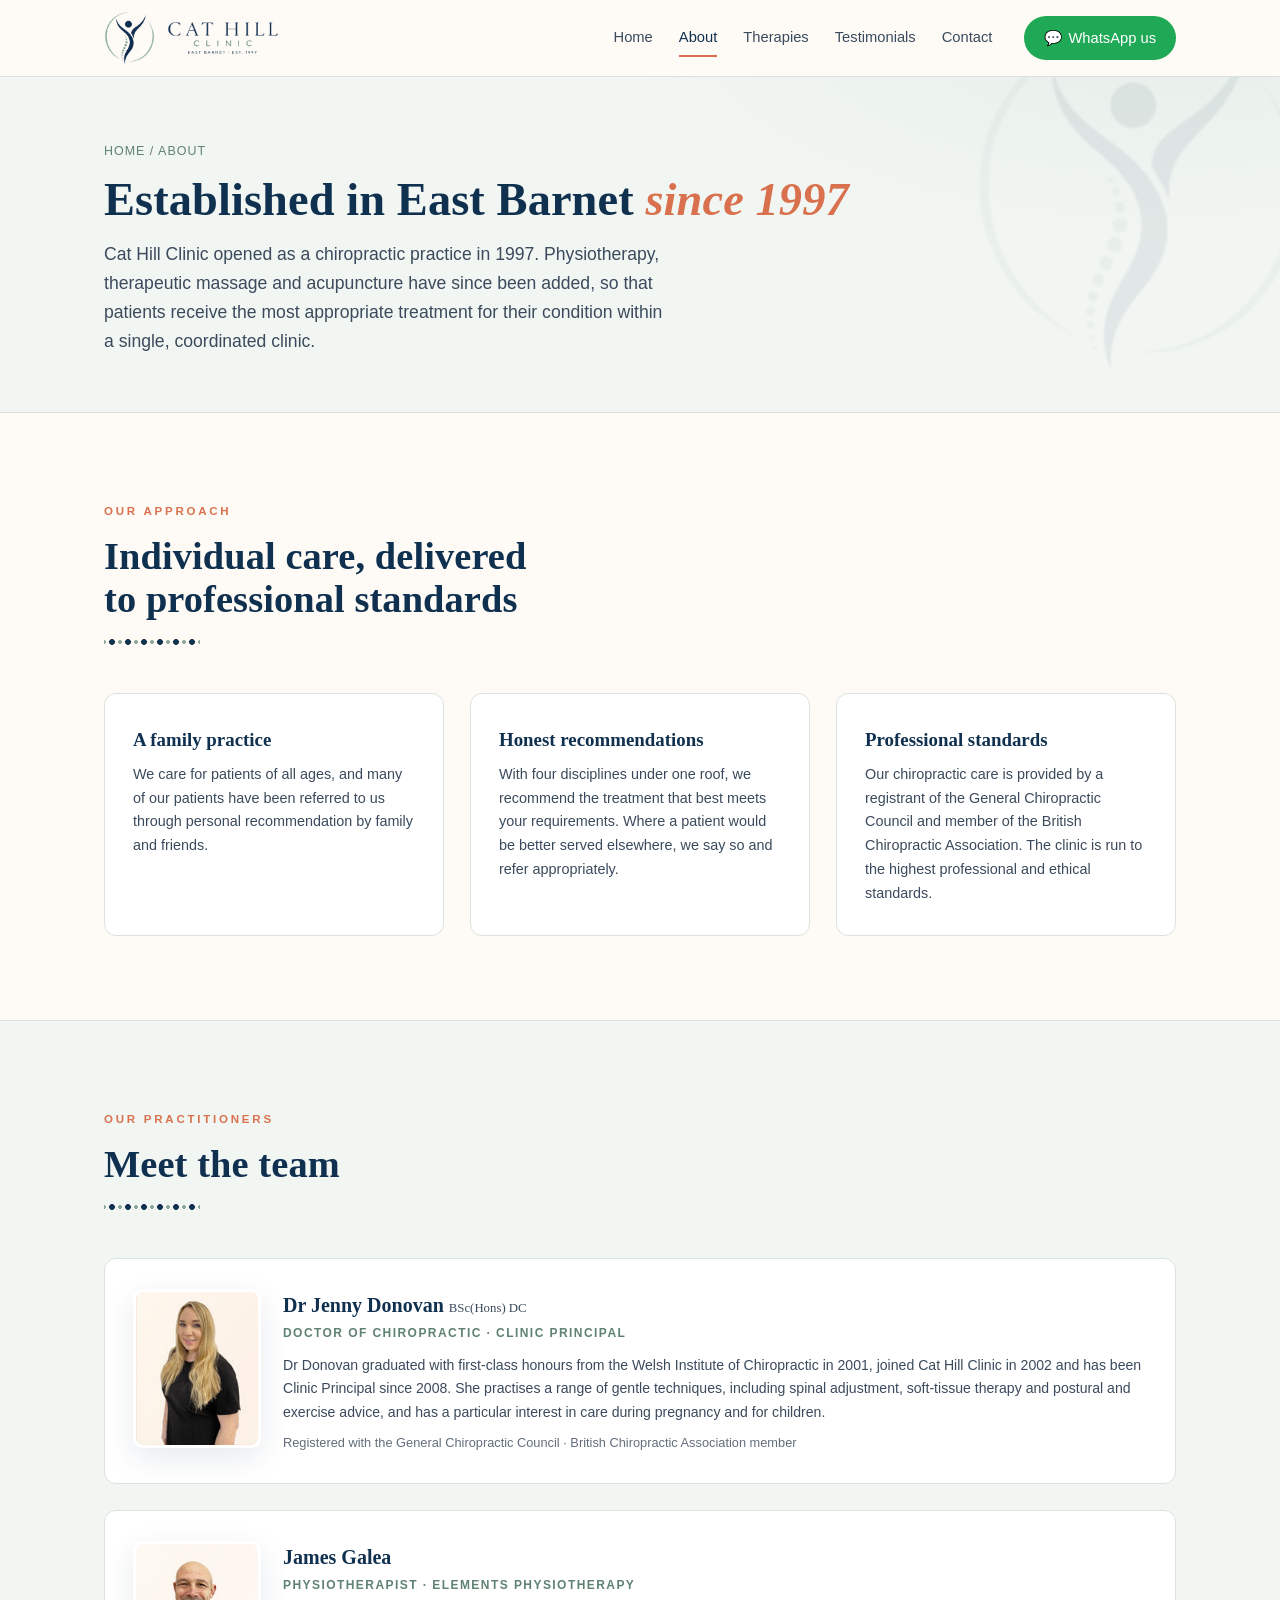
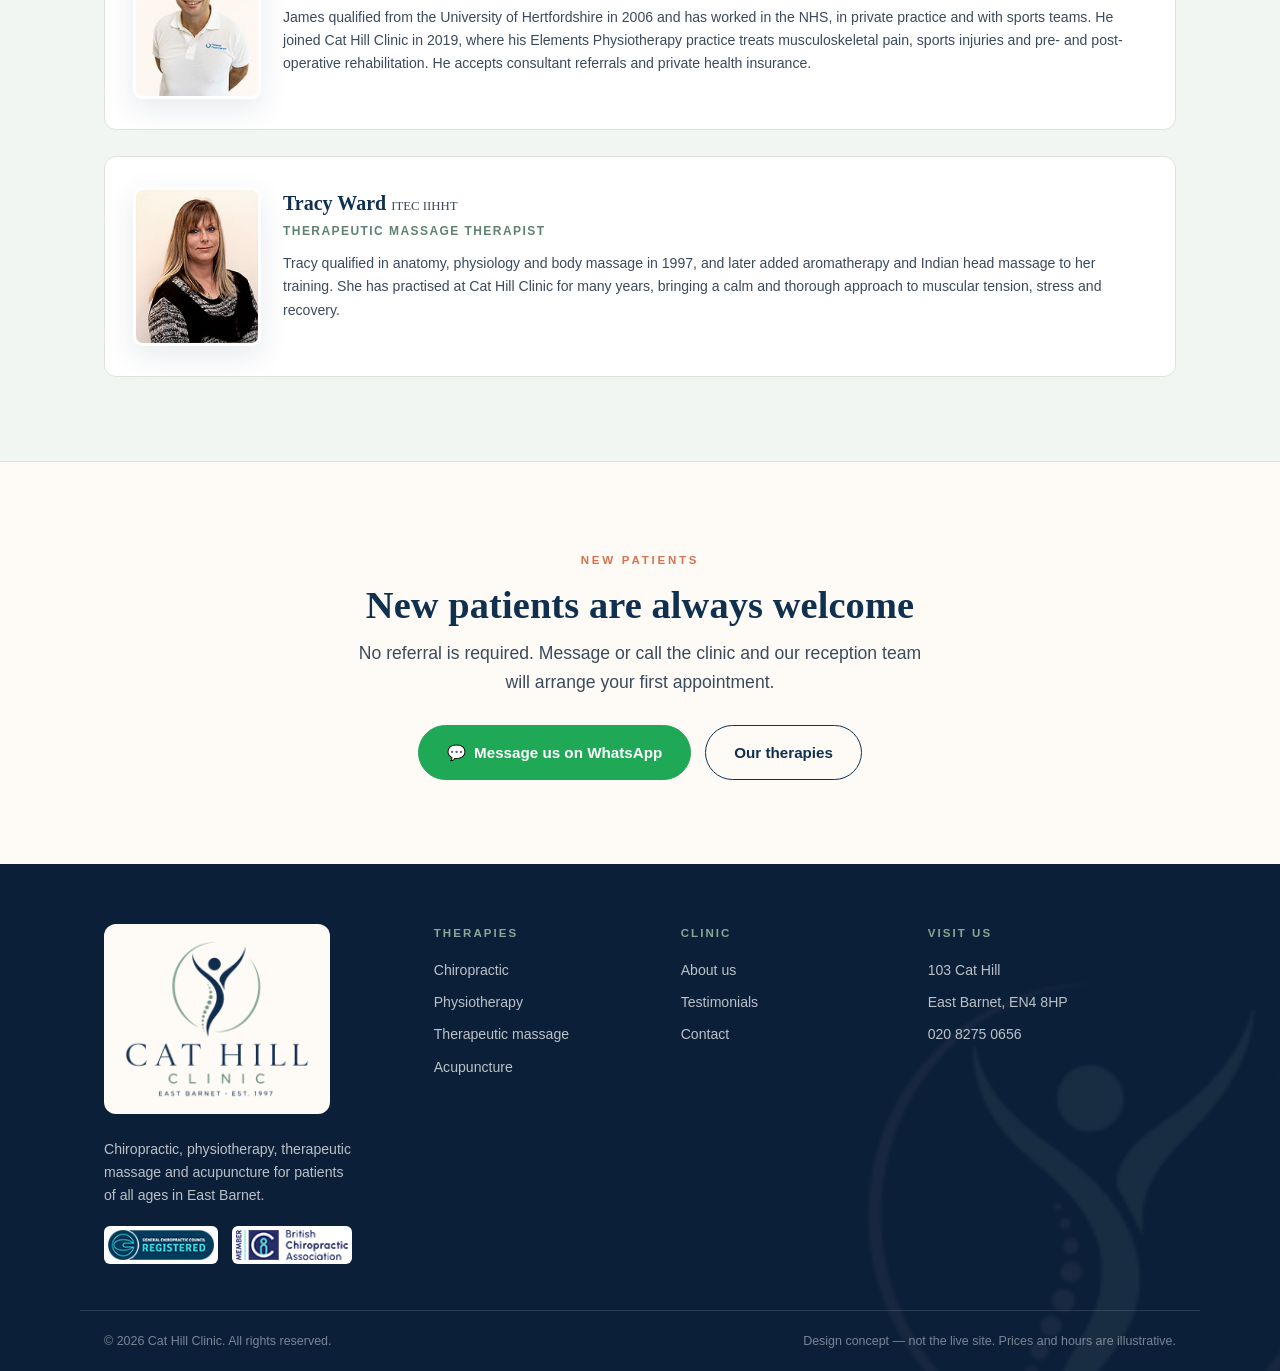
==== commit 324c3e07: "Professional copy rewrite across all pages Co-Authored-By: Claude Fable 5.1 <noreply@anthropic.com>" ====
--- a/about.html
+++ b/about.html
@@ -23,37 +23,37 @@
       <a href="contact.html">Contact</a>
       <a href="https://wa.me/442082750656?text=Hi%20Cat%20Hill%20Clinic%2C%20I%27d%20like%20to%20book%20an%20appointment" class="nav-cta" target="_blank" rel="noopener"><span class="wa-ic" aria-hidden="true">💬</span>WhatsApp us</a>
     </nav>
-    <button class="nav-toggle" aria-label="Menu" aria-expanded="false">☰</button>
+    <button class="nav-toggle" aria-label="Menu" aria-expanded="false" aria-controls="nav"><span></span><span></span><span></span></button>
   </div>
 </header>
 
 <section class="page-hero">
   <div class="wrap">
     <div class="crumb"><a href="index.html">Home</a> / About</div>
-    <h1>A local clinic, <span class="sea-i">nearly thirty years</span> in the making</h1>
-    <p class="lede">Cat Hill Clinic opened as a chiropractic practice in 1997. Over the years we've added physiotherapy, therapeutic massage and acupuncture — not to be everything to everyone, but so your care doesn't stop at the edge of one discipline.</p>
+    <h1>Established in East Barnet <span class="sea-i">since 1997</span></h1>
+    <p class="lede">Cat Hill Clinic opened as a chiropractic practice in 1997. Physiotherapy, therapeutic massage and acupuncture have since been added, so that patients receive the most appropriate treatment for their condition within a single, coordinated clinic.</p>
   </div>
 </section>
 
 <section class="section">
   <div class="wrap">
     <div class="section-head reveal">
-      <span class="eyebrow">What we believe</span>
-      <h2>Care that fits the person, not the timetable</h2>
+      <span class="eyebrow">Our approach</span>
+      <h2>Individual care, delivered to professional standards</h2>
       <div class="spine-h"></div>
     </div>
     <div class="grid-3">
       <div class="card reveal">
         <h3>A family practice</h3>
-        <p>We see people of every age — children, athletes, office workers, mums-to-be, grandparents. Many of our patients arrive because someone in their family already comes here.</p>
+        <p>We care for patients of all ages, and many of our patients have been referred to us through personal recommendation by family and friends.</p>
       </div>
       <div class="card reveal">
         <h3>Honest recommendations</h3>
-        <p>With four therapies in one building, we recommend the treatment that fits your problem — and if what you need isn't something we offer, we'll say so.</p>
+        <p>With four disciplines under one roof, we recommend the treatment that best meets your requirements. Where a patient would be better served elsewhere, we say so and refer appropriately.</p>
       </div>
       <div class="card reveal">
         <h3>Professional standards</h3>
-        <p>Our chiropractic care is delivered by a General Chiropractic Council registrant and British Chiropractic Association member, in a clinic run to professional and ethical standards.</p>
+        <p>Our chiropractic care is provided by a registrant of the General Chiropractic Council and member of the British Chiropractic Association. The clinic is run to the highest professional and ethical standards.</p>
       </div>
     </div>
   </div>
@@ -62,8 +62,8 @@
 <section class="section tint">
   <div class="wrap">
     <div class="section-head reveal">
-      <span class="eyebrow">Meet the team</span>
-      <h2>The people you'll see</h2>
+      <span class="eyebrow">Our practitioners</span>
+      <h2>Meet the team</h2>
       <div class="spine-h"></div>
     </div>
     <div style="display: grid; gap: 26px;">
@@ -72,7 +72,7 @@
         <div>
           <h3>Dr Jenny Donovan <span style="font-size:0.8rem; color: var(--body); font-weight: 400;">BSc(Hons) DC</span></h3>
           <div class="t-role">Doctor of Chiropractic · Clinic Principal</div>
-          <p>Jenny graduated with first-class honours from the Welsh Institute of Chiropractic in 2001, joined Cat Hill in 2002 and has run the clinic since 2008. She works with a wide range of gentle techniques — spinal adjustment, soft-tissue work, posture and exercise advice — and has a particular interest in care during pregnancy and for children. After more than two decades here, she knows half of East Barnet by name.</p>
+          <p>Dr Donovan graduated with first-class honours from the Welsh Institute of Chiropractic in 2001, joined Cat Hill Clinic in 2002 and has been Clinic Principal since 2008. She practises a range of gentle techniques, including spinal adjustment, soft-tissue therapy and postural and exercise advice, and has a particular interest in care during pregnancy and for children.</p>
           <p style="margin-top: 8px; font-size: 0.8rem; opacity: 0.8;">Registered with the General Chiropractic Council · British Chiropractic Association member</p>
         </div>
       </div>
@@ -81,7 +81,7 @@
         <div>
           <h3>James Galea</h3>
           <div class="t-role">Physiotherapist · Elements Physiotherapy</div>
-          <p>James qualified from the University of Hertfordshire in 2006 and has worked across the NHS, private practice and sports teams. He joined Cat Hill in 2019, where his Elements Physiotherapy practice treats aches and pains, sports injuries, and pre- and post-surgery rehabilitation — with patients arriving by word of mouth, consultant referral and private health insurance.</p>
+          <p>James qualified from the University of Hertfordshire in 2006 and has worked in the NHS, in private practice and with sports teams. He joined Cat Hill Clinic in 2019, where his Elements Physiotherapy practice treats musculoskeletal pain, sports injuries and pre- and post-operative rehabilitation. He accepts consultant referrals and private health insurance.</p>
         </div>
       </div>
       <div class="team-card reveal">
@@ -89,7 +89,7 @@
         <div>
           <h3>Tracy Ward <span style="font-size:0.8rem; color: var(--body); font-weight: 400;">ITEC IIHHT</span></h3>
           <div class="t-role">Therapeutic Massage Therapist</div>
-          <p>Tracy qualified in 1997 in anatomy, physiology and body massage, later adding aromatherapy and Indian head massage to her training. She has been treating clients at Cat Hill for years, bringing a calm, thorough approach to muscle tension, stress and recovery work.</p>
+          <p>Tracy qualified in anatomy, physiology and body massage in 1997, and later added aromatherapy and Indian head massage to her training. She has practised at Cat Hill Clinic for many years, bringing a calm and thorough approach to muscular tension, stress and recovery.</p>
         </div>
       </div>
     </div>
@@ -98,12 +98,12 @@
 
 <section class="section">
   <div class="wrap cta-final reveal">
-    <span class="eyebrow">Come and see us</span>
-    <h2>New patients always welcome</h2>
-    <p class="lede">No referral needed — message us and we'll take it from there.</p>
+    <span class="eyebrow">New patients</span>
+    <h2>New patients are always welcome</h2>
+    <p class="lede">No referral is required. Message or call the clinic and our reception team will arrange your first appointment.</p>
     <div class="cta-buttons">
       <a href="https://wa.me/442082750656?text=Hi%20Cat%20Hill%20Clinic%2C%20I%27d%20like%20to%20book%20an%20appointment" class="btn btn-wa" target="_blank" rel="noopener"><span class="wa-ic" aria-hidden="true">💬</span>Message us on WhatsApp</a>
-      <a href="therapies.html" class="btn btn-outline">Explore our therapies</a>
+      <a href="therapies.html" class="btn btn-outline">Our therapies</a>
     </div>
   </div>
 </section>
@@ -112,7 +112,7 @@
   <div class="wrap footer-in">
     <div class="footer-brand">
       <div class="footer-logo"><img src="assets/logo-stacked.png" alt="Cat Hill Clinic — East Barnet, est. 1997"></div>
-      <p>Chiropractic, physiotherapy, therapeutic massage and acupuncture for the whole family.</p>
+      <p>Chiropractic, physiotherapy, therapeutic massage and acupuncture for patients of all ages in East Barnet.</p>
       <div class="footer-accred">
         <img src="assets/GCC_logo.png" alt="General Chiropractic Council">
         <img src="assets/BCA_logo.png" alt="British Chiropractic Association">
@@ -146,7 +146,7 @@
   </div>
   <div class="wrap footer-legal">
     <span>© 2026 Cat Hill Clinic. All rights reserved.</span>
-    <span>Design concept — not the live site. Prices, hours &amp; AI features use illustrative demo data.</span>
+    <span>Design concept — not the live site. Prices and hours are illustrative.</span>
   </div>
 </footer>
 
--- a/css/style.css
+++ b/css/style.css
@@ -215,14 +215,28 @@
 
 .nav-toggle {
   display: none;
-  background: none;
-  border: 1px solid var(--line);
-  border-radius: 6px;
-  padding: 8px 10px;
-  font-size: 1.1rem;
+  position: relative;
+  width: 44px; height: 44px;
+  background: #fff;
+  border: 1px solid var(--line);
+  border-radius: 12px;
   cursor: pointer;
   color: var(--ink);
-}
+  transition: background 0.2s ease, border-color 0.2s ease;
+}
+.nav-toggle span {
+  position: absolute; left: 12px; right: 12px;
+  height: 2px; border-radius: 2px;
+  background: var(--navy);
+  transition: transform 0.28s cubic-bezier(0.4, 0, 0.2, 1), opacity 0.2s ease, top 0.28s cubic-bezier(0.4, 0, 0.2, 1);
+}
+.nav-toggle span:nth-child(1) { top: 14px; }
+.nav-toggle span:nth-child(2) { top: 21px; }
+.nav-toggle span:nth-child(3) { top: 28px; }
+.nav-toggle.is-open { background: var(--sage-soft); border-color: var(--sage-tint); }
+.nav-toggle.is-open span:nth-child(1) { top: 21px; transform: rotate(45deg); }
+.nav-toggle.is-open span:nth-child(2) { opacity: 0; transform: scaleX(0.2); }
+.nav-toggle.is-open span:nth-child(3) { top: 21px; transform: rotate(-45deg); }
 
 /* ---------- Hero ---------- */
 
@@ -1030,7 +1044,7 @@
 @media (prefers-reduced-motion: reduce) {
   html { scroll-behavior: auto; }
   .reveal { opacity: 1; transform: none; transition: none; }
-  .btn, .card, .chat-fab { transition: none; }
+  .btn, .card, .chat-fab, .main-nav, .main-nav a, .nav-toggle span { transition: none; }
 }
 
 /* ---------- Responsive ---------- */
@@ -1055,15 +1069,59 @@
   .main-nav {
     position: absolute;
     top: 76px; left: 0; right: 0;
-    background: var(--paper);
+    display: flex;
+    flex-direction: column;
+    align-items: stretch;
+    gap: 0;
+    padding: 6px 16px 18px;
+    background: var(--cream);
     border-bottom: 1px solid var(--line);
-    flex-direction: column;
-    align-items: flex-start;
-    padding: 18px 24px 24px;
-    gap: 16px;
-    display: none;
+    box-shadow: 0 18px 40px rgba(16, 48, 80, 0.14);
+    opacity: 0;
+    transform: translateY(-10px);
+    visibility: hidden;
+    pointer-events: none;
+    transition: opacity 0.22s ease, transform 0.26s cubic-bezier(0.2, 0.8, 0.2, 1), visibility 0s linear 0.26s;
   }
-  .main-nav.open { display: flex; }
+  .main-nav.open {
+    opacity: 1;
+    transform: none;
+    visibility: visible;
+    pointer-events: auto;
+    transition: opacity 0.22s ease, transform 0.26s cubic-bezier(0.2, 0.8, 0.2, 1), visibility 0s;
+  }
+  .main-nav a {
+    display: flex; align-items: center; justify-content: space-between;
+    padding: 15px 6px;
+    font-size: 1.05rem;
+    font-weight: 500;
+    color: var(--ink);
+    border-bottom: 1px solid var(--line);
+    border-radius: 0;
+    opacity: 0;
+    transform: translateY(-6px);
+    transition: opacity 0.28s ease, transform 0.28s cubic-bezier(0.2, 0.8, 0.2, 1);
+  }
+  .main-nav a::after { content: "›"; font-family: var(--serif); font-size: 1.35rem; line-height: 1; color: var(--sage); }
+  .main-nav a.active { color: var(--coral); border-bottom-color: var(--line); }
+  .main-nav a.active::after { color: var(--coral); }
+  .main-nav.open a { opacity: 1; transform: none; }
+  .main-nav.open a:nth-child(1) { transition-delay: 0.05s; }
+  .main-nav.open a:nth-child(2) { transition-delay: 0.09s; }
+  .main-nav.open a:nth-child(3) { transition-delay: 0.13s; }
+  .main-nav.open a:nth-child(4) { transition-delay: 0.17s; }
+  .main-nav.open a:nth-child(5) { transition-delay: 0.21s; }
+  .main-nav.open a:nth-child(6) { transition-delay: 0.26s; }
+  .main-nav a.nav-cta {
+    margin: 16px 0 0;
+    padding: 14px 18px;
+    justify-content: center;
+    border-bottom: none;
+    border-radius: 999px;
+    color: #fff;
+    font-size: 1rem;
+  }
+  .main-nav a.nav-cta::after { content: none; }
   .nav-toggle { display: block; }
   .grid-2, .grid-3, .grid-4, .form-row { grid-template-columns: 1fr; }
   .section { padding: 60px 0; }
